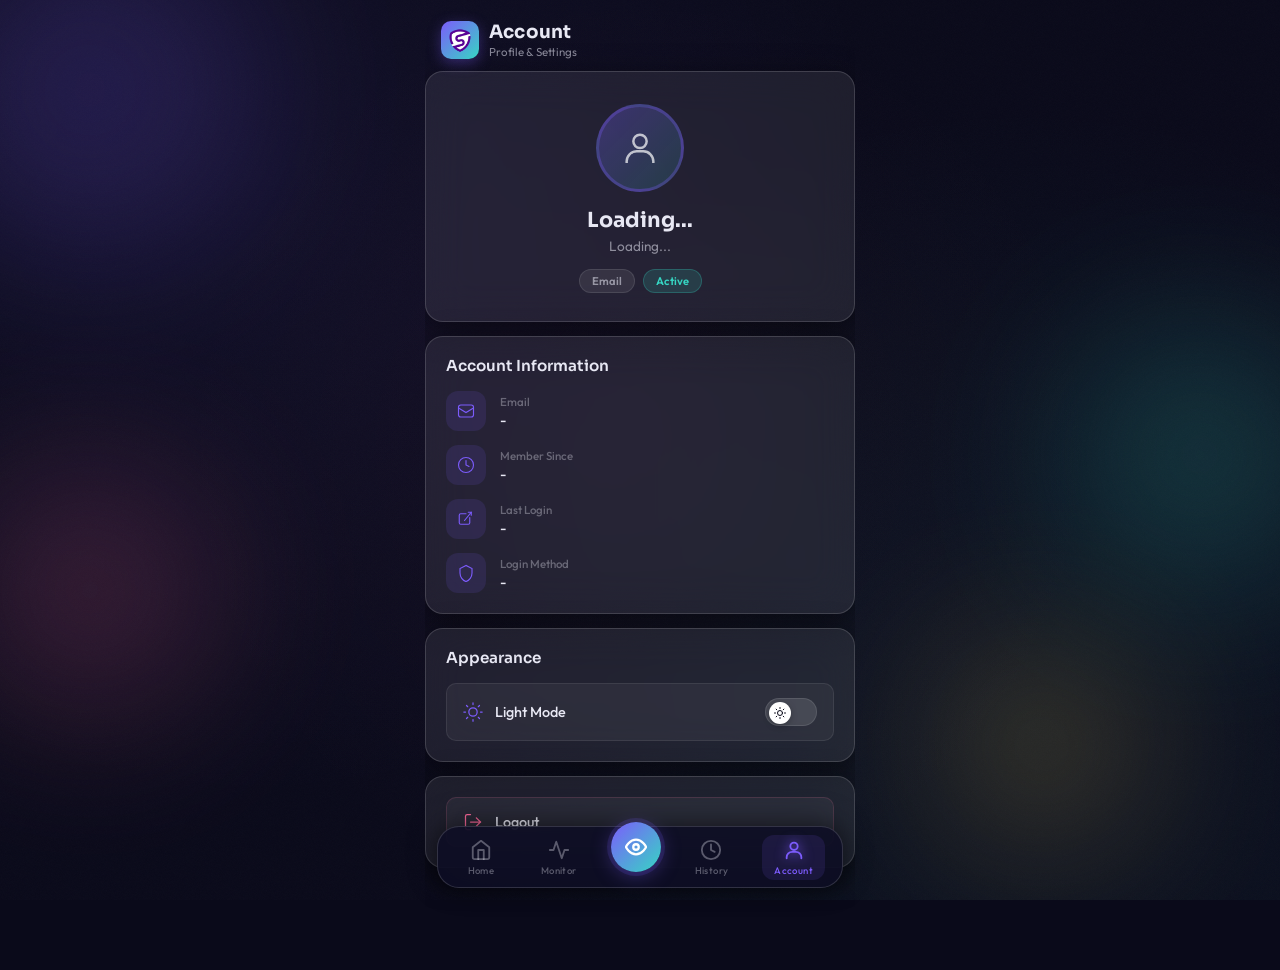
==== account.html @ 2a55ff97 "first commit" ====
<!DOCTYPE html>
<html lang="en">
<head>
  <meta charset="UTF-8" />
  <meta name="viewport" content="width=device-width, initial-scale=1.0, maximum-scale=1.0" />
  <meta name="theme-color" content="#0a0a1a" />
  <title>SteriFlow — Account</title>
  <link rel="icon" type="image/png" href="assets/logo.png" />
  <link rel="apple-touch-icon" href="assets/logo.png" />
  <link rel="stylesheet" href="assets/style.css" />
  <link rel="preconnect" href="https://fonts.googleapis.com" />
  <link rel="preconnect" href="https://fonts.gstatic.com" crossorigin />
  <link href="https://fonts.googleapis.com/css2?family=Outfit:wght@300;400;500;600;700;800&family=Sora:wght@300;400;500;600;700;800&display=swap" rel="stylesheet" />
<script src="js/theme.js"></script>
</head>
<body>

<!-- Animated Background -->
<div class="bg-canvas">
  <div class="bg-orb o1"></div>
  <div class="bg-orb o2"></div>
  <div class="bg-orb o3"></div>
  <div class="bg-orb o4"></div>
  <div class="bg-mesh"></div>
  <div class="bg-noise"></div>
</div>

<div class="page-wrapper">

  <!-- Header -->
  <header class="app-header fade-in">
    <div class="header-brand">
      <div class="header-logo">
        <img src="assets/logo.png" alt="SteriFlow" width="36" height="36" style="border-radius:6px" />
      </div>
      <div>
        <div class="header-title">Account</div>
        <div class="header-subtitle">Profile & Settings</div>
      </div>
    </div>
  </header>

  <!-- Profile Card -->
  <section class="account-profile glass fade-in" style="animation-delay:.1s">
    <div class="account-avatar-wrap">
      <img id="accountPhoto" src="" alt="Profile" class="account-avatar" />
      <div class="account-avatar-fallback" id="accountAvatarFallback">
        <svg viewBox="0 0 24 24" fill="none" stroke="currentColor" stroke-width="1.5"><circle cx="12" cy="8" r="4"/><path d="M4 21v-1a6 6 0 0 1 6-6h4a6 6 0 0 1 6 6v1"/></svg>
      </div>
    </div>
    <h2 class="account-name" id="accountName">Loading...</h2>
    <p class="account-email" id="accountEmail">Loading...</p>
    <div class="account-badges">
      <span class="account-badge" id="accountProvider">Email</span>
      <span class="account-badge account-badge-active" id="accountStatus">Active</span>
    </div>
  </section>

  <!-- Account Info -->
  <section class="account-section glass fade-in" style="animation-delay:.2s">
    <h3 class="account-section-title">Account Information</h3>
    <div class="account-info-list">
      <div class="account-info-item">
        <div class="account-info-icon">
          <svg viewBox="0 0 24 24" fill="none" stroke="currentColor" stroke-width="1.5" stroke-linecap="round"><rect x="2" y="4" width="20" height="16" rx="3"/><path d="M2 8l10 6 10-6"/></svg>
        </div>
        <div class="account-info-content">
          <span class="account-info-label">Email</span>
          <span class="account-info-value" id="infoEmail">-</span>
        </div>
      </div>
      <div class="account-info-item">
        <div class="account-info-icon">
          <svg viewBox="0 0 24 24" fill="none" stroke="currentColor" stroke-width="1.5" stroke-linecap="round"><circle cx="12" cy="12" r="10"/><polyline points="12 6 12 12 16 14"/></svg>
        </div>
        <div class="account-info-content">
          <span class="account-info-label">Member Since</span>
          <span class="account-info-value" id="infoCreated">-</span>
        </div>
      </div>
      <div class="account-info-item">
        <div class="account-info-icon">
          <svg viewBox="0 0 24 24" fill="none" stroke="currentColor" stroke-width="1.5" stroke-linecap="round"><path d="M15 3h4v4"/><path d="M10 14L19 3"/><path d="M17 10v7a2 2 0 0 1-2 2H5a2 2 0 0 1-2-2V7a2 2 0 0 1 2-2h7"/></svg>
        </div>
        <div class="account-info-content">
          <span class="account-info-label">Last Login</span>
          <span class="account-info-value" id="infoLastLogin">-</span>
        </div>
      </div>
      <div class="account-info-item">
        <div class="account-info-icon">
          <svg viewBox="0 0 24 24" fill="none" stroke="currentColor" stroke-width="1.5" stroke-linecap="round"><path d="M12 2L4 6v6c0 5.25 3.5 10.15 8 11.4C16.5 22.15 20 17.25 20 12V6L12 2z"/></svg>
        </div>
        <div class="account-info-content">
          <span class="account-info-label">Login Method</span>
          <span class="account-info-value" id="infoProvider">-</span>
        </div>
      </div>
    </div>
  </section>

  <!-- Appearance -->
  <section class="account-section glass fade-in" style="animation-delay:.3s">
    <h3 class="account-section-title">Appearance</h3>
    <div class="theme-toggle-row">
      <div class="theme-toggle-label">
        <svg viewBox="0 0 24 24"><circle cx="12" cy="12" r="5"/><path d="M12 1v2M12 21v2M4.22 4.22l1.42 1.42M18.36 18.36l1.42 1.42M1 12h2M21 12h2M4.22 19.78l1.42-1.42M18.36 5.64l1.42-1.42"/></svg>
        <span>Light Mode</span>
      </div>
      <label class="theme-switch">
        <input type="checkbox" id="themeToggle" />
        <div class="theme-switch-track">
          <div class="theme-switch-thumb">
            <svg class="icon-sun" viewBox="0 0 24 24"><circle cx="12" cy="12" r="5"/><path d="M12 1v2M12 21v2M4.22 4.22l1.42 1.42M18.36 18.36l1.42 1.42M1 12h2M21 12h2M4.22 19.78l1.42-1.42M18.36 5.64l1.42-1.42"/></svg>
            <svg class="icon-moon" viewBox="0 0 24 24"><path d="M21 12.79A9 9 0 1 1 11.21 3 7 7 0 0 0 21 12.79z"/></svg>
          </div>
        </div>
      </label>
    </div>
  </section>

  <!-- Actions -->
  <section class="account-section glass fade-in" style="animation-delay:.4s">
    <div class="account-actions">
      <button class="account-action-btn account-action-danger" data-logout>
        <svg viewBox="0 0 24 24" fill="none" stroke="currentColor" stroke-width="1.5" stroke-linecap="round"><path d="M9 21H5a2 2 0 0 1-2-2V5a2 2 0 0 1 2-2h4"/><polyline points="16 17 21 12 16 7"/><line x1="21" y1="12" x2="9" y2="12"/></svg>
        <span>Logout</span>
      </button>
    </div>
  </section>

  <!-- Bottom Navigation -->
  <nav class="bottom-nav">
    <div class="nav-inner">
      <a href="dashboard.html" class="nav-item">
        <svg width="22" height="22" viewBox="0 0 24 24" fill="none" stroke="currentColor" stroke-width="2" stroke-linecap="round" stroke-linejoin="round">
          <path d="M3 9l9-7 9 7v11a2 2 0 0 1-2 2H5a2 2 0 0 1-2-2z"/><polyline points="9,22 9,12 15,12 15,22"/>
        </svg>
        Home
      </a>
      <a href="monitoring.html" class="nav-item">
        <svg width="22" height="22" viewBox="0 0 24 24" fill="none" stroke="currentColor" stroke-width="2" stroke-linecap="round" stroke-linejoin="round">
          <polyline points="22 12 18 12 15 21 9 3 6 12 2 12"/>
        </svg>
        Monitor
      </a>
      <a href="ai-detection.html" class="nav-fab" title="AI Detection">
        <svg viewBox="0 0 24 24" fill="none" stroke="currentColor" stroke-width="2.5" stroke-linecap="round" stroke-linejoin="round">
          <path d="M1 12s4-8 11-8 11 8 11 8-4 8-11 8-11-8-11-8z"/><circle cx="12" cy="12" r="3"/>
        </svg>
      </a>
      <a href="history.html" class="nav-item">
        <svg width="22" height="22" viewBox="0 0 24 24" fill="none" stroke="currentColor" stroke-width="2" stroke-linecap="round" stroke-linejoin="round">
          <circle cx="12" cy="12" r="10"/><polyline points="12 6 12 12 16 14"/>
        </svg>
        History
      </a>
      <a href="account.html" class="nav-item active">
        <svg width="22" height="22" viewBox="0 0 24 24" fill="none" stroke="currentColor" stroke-width="2" stroke-linecap="round" stroke-linejoin="round">
          <circle cx="12" cy="8" r="4"/><path d="M4 21v-1a6 6 0 0 1 6-6h4a6 6 0 0 1 6 6v1"/>
        </svg>
        Account
      </a>
    </div>
  </nav>

</div>

<script type="module" src="js/auth.js"></script>
<script type="module">
import { auth, db } from './js/auth.js';
import { doc, getDoc } from "https://www.gstatic.com/firebasejs/11.7.3/firebase-firestore.js";
import { onAuthStateChanged } from "https://www.gstatic.com/firebasejs/11.7.3/firebase-auth.js";

onAuthStateChanged(auth, async (user) => {
  if (!user) return;

  const nameEl = document.getElementById('accountName');
  const emailEl = document.getElementById('accountEmail');
  const photoEl = document.getElementById('accountPhoto');
  const fallbackEl = document.getElementById('accountAvatarFallback');
  const providerBadge = document.getElementById('accountProvider');
  const infoEmail = document.getElementById('infoEmail');
  const infoCreated = document.getElementById('infoCreated');
  const infoLastLogin = document.getElementById('infoLastLogin');
  const infoProvider = document.getElementById('infoProvider');

  // Set basic info from auth
  nameEl.textContent = user.displayName || user.email.split('@')[0];
  emailEl.textContent = user.email;
  infoEmail.textContent = user.email;

  // Try to load Firestore data for extra info
  try {
    const userDoc = await getDoc(doc(db, 'users', user.uid));
    if (userDoc.exists()) {
      const data = userDoc.data();

      // Photo
      const photoURL = data.photoURL || user.photoURL;
      if (photoURL) {
        photoEl.src = photoURL;
        photoEl.style.display = 'block';
        fallbackEl.style.display = 'none';
      } else {
        photoEl.style.display = 'none';
        fallbackEl.style.display = 'flex';
      }

      // Name
      if (data.displayName) {
        nameEl.textContent = data.displayName;
      }

      // Provider
      const provider = data.provider || 'email';
      providerBadge.textContent = provider === 'google' ? 'Google' : 'Email';
      infoProvider.textContent = provider === 'google' ? 'Google Account' : 'Email & Password';

      // Dates
      if (data.createdAt) {
        const created = data.createdAt.toDate();
        infoCreated.textContent = created.toLocaleDateString('en-US', { day: 'numeric', month: 'long', year: 'numeric' });
      }
      if (data.lastLoginAt) {
        const lastLogin = data.lastLoginAt.toDate();
        infoLastLogin.textContent = lastLogin.toLocaleDateString('en-US', { day: 'numeric', month: 'long', year: 'numeric', hour: '2-digit', minute: '2-digit' });
      }
    } else {
      // No Firestore doc, use auth data
      if (user.photoURL) {
        photoEl.src = user.photoURL;
        photoEl.style.display = 'block';
        fallbackEl.style.display = 'none';
      } else {
        photoEl.style.display = 'none';
        fallbackEl.style.display = 'flex';
      }
    }
  } catch (e) {
    console.error('Error loading profile:', e);
    photoEl.style.display = 'none';
    fallbackEl.style.display = 'flex';
  }
});
</script>
<script src="js/app.js"></script>
</body>
</html>
---- assets/style.css ----
/* ============================================================
   SteriFlow — Global Stylesheet
   Glass Morphism Dark UI
   ============================================================ */

@import url('https://fonts.googleapis.com/css2?family=Outfit:wght@300;400;500;600;700;800&family=Sora:wght@300;400;500;600;700;800&display=swap');

/* ── CSS Variables ─────────────────────────────────────────── */
:root {
  --bg:           #0a0a1a;
  --bg2:          #0d0d24;
  --accent:       #7c5cfc;
  --accent2:      #36d6c3;
  --accent3:      #ff6b9d;
  --accent4:      #ffc247;
  --accent-glow:  rgba(124,92,252,0.35);
  --accent2-glow: rgba(54,214,195,0.35);
  --accent3-glow: rgba(255,107,157,0.35);
  --accent4-glow: rgba(255,194,71,0.35);
  --glass-bg:     rgba(255,255,255,0.08);
  --glass-bg2:    rgba(255,255,255,0.12);
  --glass-border: rgba(255,255,255,0.15);
  --glass-border2:rgba(255,255,255,0.22);
  --text:         #e8e8f4;
  --text-dim:     rgba(232,232,244,0.55);
  --text-muted:   rgba(232,232,244,0.35);
  --radius:       18px;
  --radius-sm:    10px;
  --radius-xs:    6px;
  --shadow:       0 8px 32px rgba(0,0,0,0.45);
  --shadow-sm:    0 4px 16px rgba(0,0,0,0.3);
  --transition:   0.25s cubic-bezier(0.4,0,0.2,1);
  --nav-height:   72px;
  --max-w:        430px;
}

/* ── Light Mode Variables ─────────────────────────────────── */
[data-theme="light"] {
  --bg:           #f0f2f5;
  --bg2:          #e4e7ec;
  --glass-bg:     rgba(255,255,255,0.65);
  --glass-bg2:    rgba(255,255,255,0.8);
  --glass-border: rgba(0,0,0,0.08);
  --glass-border2:rgba(0,0,0,0.12);
  --text:         #1a1a2e;
  --text-dim:     rgba(26,26,46,0.6);
  --text-muted:   rgba(26,26,46,0.35);
  --shadow:       0 8px 32px rgba(0,0,0,0.1);
  --shadow-sm:    0 4px 16px rgba(0,0,0,0.06);
}

[data-theme="light"] body {
  background: var(--bg);
}

[data-theme="light"] .bg-canvas {
  opacity: 0.3;
}

[data-theme="light"] .bg-orb {
  opacity: 0.12;
}

[data-theme="light"] .glass,
[data-theme="light"] .glass-strong {
  background: var(--glass-bg);
  border-color: var(--glass-border);
  box-shadow: var(--shadow-sm);
}

[data-theme="light"] .nav-inner {
  background: rgba(255,255,255,0.85);
  border-color: rgba(0,0,0,0.08);
  box-shadow: 0 -2px 20px rgba(0,0,0,0.08);
}

[data-theme="light"] .nav-item svg {
  stroke: rgba(26,26,46,0.4);
}

[data-theme="light"] .nav-item.active svg {
  stroke: var(--accent);
}

[data-theme="light"] .nav-label {
  color: rgba(26,26,46,0.4);
}

[data-theme="light"] .nav-item.active .nav-label {
  color: var(--accent);
}

[data-theme="light"] .nav-fab {
  box-shadow: 0 4px 16px rgba(124,92,252,0.3);
  border-color: #f0f2f5;
}

[data-theme="light"] .icon-btn {
  background: rgba(0,0,0,0.04);
  border-color: rgba(0,0,0,0.08);
}

[data-theme="light"] .icon-btn svg {
  stroke: var(--text);
}

[data-theme="light"] .icon-btn:hover {
  background: rgba(0,0,0,0.08);
}

[data-theme="light"] .notif-dot {
  border-color: #f0f2f5;
}

[data-theme="light"] .toggle-slider {
  background: rgba(0,0,0,0.12);
}

[data-theme="light"] .progress-track {
  background: rgba(0,0,0,0.06);
}

[data-theme="light"] .stat-card {
  background: var(--glass-bg);
  border-color: var(--glass-border);
}

[data-theme="light"] .badge-standby {
  background: rgba(255,194,71,0.12);
  border-color: rgba(255,194,71,0.2);
}

[data-theme="light"] .badge-clean {
  background: rgba(54,214,195,0.12);
  border-color: rgba(54,214,195,0.2);
}

[data-theme="light"] .badge-moderate {
  background: rgba(255,194,71,0.12);
  border-color: rgba(255,194,71,0.2);
}

[data-theme="light"] .badge-dirty {
  background: rgba(255,107,157,0.12);
  border-color: rgba(255,107,157,0.2);
}

[data-theme="light"] .camera-view {
  background: rgba(0,0,0,0.04);
}

[data-theme="light"] .notif-item {
  border-color: rgba(0,0,0,0.06);
}

[data-theme="light"] .divider {
  background: rgba(0,0,0,0.06);
}

[data-theme="light"] .account-action-btn {
  background: rgba(0,0,0,0.03);
  border-color: rgba(0,0,0,0.08);
}

[data-theme="light"] .account-avatar-fallback {
  background: linear-gradient(135deg, rgba(124,92,252,0.15), rgba(54,214,195,0.08));
}

/* ── Reset & Base ──────────────────────────────────────────── */
*, *::before, *::after { box-sizing: border-box; margin: 0; padding: 0; }

html {
  font-size: 16px;
  -webkit-text-size-adjust: 100%;
  scroll-behavior: smooth;
}

body {
  font-family: 'Outfit', sans-serif;
  background: var(--bg);
  color: var(--text);
  min-height: 100vh;
  overflow-x: hidden;
  display: flex;
  justify-content: center;
}

/* scrollbar hidden */
::-webkit-scrollbar { width: 0; height: 0; }
* { scrollbar-width: none; -ms-overflow-style: none; }

/* ── Page Wrapper ──────────────────────────────────────────── */
.page-wrapper {
  width: 100%;
  max-width: var(--max-w);
  min-height: 100vh;
  position: relative;
  overflow-x: hidden;
  padding-bottom: calc(var(--nav-height) + 16px);
}

/* ── Animated Background ───────────────────────────────────── */
.bg-canvas {
  position: fixed;
  inset: 0;
  width: 100%;
  height: 100%;
  z-index: 0;
  pointer-events: none;
  overflow: hidden;
}

.bg-orb {
  position: absolute;
  border-radius: 50%;
  filter: blur(80px);
  opacity: 0.18;
  animation: orbFloat var(--dur, 12s) ease-in-out infinite alternate;
}

.bg-orb.o1 {
  width: 340px; height: 340px;
  background: var(--accent);
  top: -80px; left: -80px;
  --dur: 13s;
  animation-delay: 0s;
}
.bg-orb.o2 {
  width: 280px; height: 280px;
  background: var(--accent2);
  top: 35%; right: -60px;
  --dur: 17s;
  animation-delay: -3s;
}
.bg-orb.o3 {
  width: 260px; height: 260px;
  background: var(--accent3);
  bottom: 20%; left: -40px;
  --dur: 15s;
  animation-delay: -6s;
}
.bg-orb.o4 {
  width: 220px; height: 220px;
  background: var(--accent4);
  bottom: 5%; right: 10%;
  --dur: 19s;
  animation-delay: -9s;
}

.bg-mesh {
  position: absolute;
  inset: 0;
  background-image:
    radial-gradient(circle at 20% 20%, rgba(124,92,252,0.06) 0%, transparent 50%),
    radial-gradient(circle at 80% 80%, rgba(54,214,195,0.05) 0%, transparent 50%),
    radial-gradient(circle at 50% 50%, rgba(255,107,157,0.03) 0%, transparent 60%);
}

.bg-noise {
  position: absolute;
  inset: 0;
  opacity: 0.025;
  background-image: url("data:image/svg+xml,%3Csvg viewBox='0 0 256 256' xmlns='http://www.w3.org/2000/svg'%3E%3Cfilter id='noise'%3E%3CfeTurbulence type='fractalNoise' baseFrequency='0.9' numOctaves='4' stitchTiles='stitch'/%3E%3C/filter%3E%3Crect width='100%25' height='100%25' filter='url(%23noise)'/%3E%3C/svg%3E");
  background-size: 160px 160px;
}

/* ── Content Layer ─────────────────────────────────────────── */
.content {
  position: relative;
  z-index: 1;
  padding: 0 16px;
}

/* ── Glass Utilities ───────────────────────────────────────── */
.glass {
  background: var(--glass-bg);
  backdrop-filter: blur(20px);
  -webkit-backdrop-filter: blur(20px);
  border: 1px solid var(--glass-border);
  border-radius: var(--radius);
  box-shadow: var(--shadow);
}

.glass-strong {
  background: var(--glass-bg2);
  backdrop-filter: blur(28px);
  -webkit-backdrop-filter: blur(28px);
  border: 1px solid var(--glass-border2);
  border-radius: var(--radius);
  box-shadow: var(--shadow);
}

/* ── Typography ────────────────────────────────────────────── */
h1, h2, h3, h4 {
  font-family: 'Sora', sans-serif;
  line-height: 1.2;
}

.section-title {
  font-family: 'Sora', sans-serif;
  font-size: 0.7rem;
  font-weight: 700;
  letter-spacing: 0.14em;
  text-transform: uppercase;
  color: var(--text-dim);
  margin-bottom: 12px;
  display: flex;
  align-items: center;
  gap: 8px;
}

.section-title::after {
  content: '';
  flex: 1;
  height: 1px;
  background: var(--glass-border);
}

/* ── Header ────────────────────────────────────────────────── */
.app-header {
  position: relative;
  z-index: 10;
  display: flex;
  align-items: center;
  justify-content: space-between;
  padding: 20px 16px 12px;
}

.header-brand {
  display: flex;
  align-items: center;
  gap: 10px;
}

.header-logo {
  width: 38px; height: 38px;
  background: linear-gradient(135deg, var(--accent), var(--accent2));
  border-radius: 10px;
  display: flex;
  align-items: center;
  justify-content: center;
  box-shadow: 0 4px 14px var(--accent-glow);
}

.header-title {
  font-family: 'Sora', sans-serif;
  font-size: 1.15rem;
  font-weight: 700;
  letter-spacing: 0.01em;
}

.header-subtitle {
  font-size: 0.72rem;
  color: var(--text-dim);
  font-weight: 400;
  margin-top: 1px;
}

.header-actions {
  display: flex;
  align-items: center;
  gap: 8px;
}

.icon-btn {
  width: 38px; height: 38px;
  border-radius: 10px;
  background: var(--glass-bg);
  border: 1px solid var(--glass-border);
  display: flex;
  align-items: center;
  justify-content: center;
  cursor: pointer;
  transition: var(--transition);
  color: var(--text-dim);
  position: relative;
}

.icon-btn:hover {
  background: var(--glass-bg2);
  color: var(--text);
  border-color: var(--glass-border2);
}

.notif-dot {
  position: absolute;
  top: 6px; right: 6px;
  width: 8px; height: 8px;
  border-radius: 50%;
  background: var(--accent3);
  border: 2px solid var(--bg);
}

.header-page-title {
  font-family: 'Sora', sans-serif;
  font-size: 1.1rem;
  font-weight: 700;
}

/* ── Bottom Navigation ─────────────────────────────────────── */
.bottom-nav {
  position: fixed;
  bottom: 0;
  left: 50%;
  transform: translateX(-50%);
  width: 100%;
  max-width: var(--max-w);
  z-index: 100;
  padding: 0 12px 12px;
}

.nav-inner {
  background: rgba(13,13,36,0.88);
  backdrop-filter: blur(24px);
  -webkit-backdrop-filter: blur(24px);
  border: 1px solid var(--glass-border);
  border-radius: 22px;
  display: flex;
  align-items: center;
  justify-content: space-around;
  padding: 8px 6px;
  box-shadow: 0 -4px 30px rgba(0,0,0,0.4), 0 4px 20px rgba(0,0,0,0.3);
  height: 62px;
}

.nav-item {
  display: flex;
  flex-direction: column;
  align-items: center;
  gap: 3px;
  text-decoration: none;
  color: var(--text-muted);
  font-size: 0.6rem;
  font-weight: 500;
  letter-spacing: 0.04em;
  padding: 4px 12px;
  border-radius: 12px;
  transition: var(--transition);
  cursor: pointer;
  min-width: 52px;
}

.nav-item:hover { color: var(--text-dim); }

.nav-item.active {
  color: var(--accent);
  background: rgba(124,92,252,0.12);
}

.nav-item svg {
  width: 22px; height: 22px;
  transition: var(--transition);
}

.nav-item.active svg {
  filter: drop-shadow(0 0 6px var(--accent));
}

/* Center FAB */
.nav-fab {
  width: 50px; height: 50px;
  border-radius: 50%;
  background: linear-gradient(135deg, var(--accent), var(--accent2));
  border: none;
  display: flex;
  align-items: center;
  justify-content: center;
  cursor: pointer;
  box-shadow: 0 4px 20px var(--accent-glow), 0 0 0 4px rgba(124,92,252,0.15);
  transition: var(--transition);
  flex-shrink: 0;
  margin-top: -20px;
  position: relative;
}

.nav-fab:hover {
  transform: scale(1.08);
  box-shadow: 0 6px 28px var(--accent-glow), 0 0 0 6px rgba(124,92,252,0.2);
}

.nav-fab:active { transform: scale(0.96); }

.nav-fab svg { width: 22px; height: 22px; color: #fff; }

/* ── Buttons ───────────────────────────────────────────────── */
.btn {
  display: inline-flex;
  align-items: center;
  justify-content: center;
  gap: 8px;
  padding: 12px 24px;
  border-radius: var(--radius-sm);
  border: none;
  font-family: 'Outfit', sans-serif;
  font-size: 0.9rem;
  font-weight: 600;
  cursor: pointer;
  transition: var(--transition);
  text-decoration: none;
  letter-spacing: 0.02em;
}

.btn-primary {
  background: linear-gradient(135deg, var(--accent), #5e3de0);
  color: #fff;
  box-shadow: 0 4px 18px var(--accent-glow);
}
.btn-primary:hover {
  transform: translateY(-1px);
  box-shadow: 0 6px 24px var(--accent-glow);
}

.btn-secondary {
  background: linear-gradient(135deg, var(--accent2), #1fb3a3);
  color: #fff;
  box-shadow: 0 4px 18px var(--accent2-glow);
}
.btn-secondary:hover {
  transform: translateY(-1px);
  box-shadow: 0 6px 24px var(--accent2-glow);
}

.btn-outline {
  background: transparent;
  color: var(--accent);
  border: 1.5px solid var(--accent);
}
.btn-outline:hover { background: rgba(124,92,252,0.1); }

.btn-danger {
  background: linear-gradient(135deg, #ff4757, #c0392b);
  color: #fff;
  box-shadow: 0 4px 18px rgba(255,71,87,0.35);
}

.btn-accent {
  background: linear-gradient(135deg, var(--accent3), #e0437a);
  color: #fff;
  box-shadow: 0 4px 18px var(--accent3-glow);
}

.btn-full { width: 100%; }

.btn-sm {
  padding: 7px 16px;
  font-size: 0.78rem;
  border-radius: var(--radius-xs);
}

.btn:active { transform: scale(0.97); }

/* ── Toggle Switch ─────────────────────────────────────────── */
.toggle-wrap {
  display: flex;
  align-items: center;
  justify-content: space-between;
}

.toggle {
  position: relative;
  width: 46px; height: 26px;
  flex-shrink: 0;
}

.toggle input { opacity: 0; width: 0; height: 0; }

.toggle-slider {
  position: absolute;
  cursor: pointer;
  inset: 0;
  background: rgba(255,255,255,0.1);
  border: 1px solid rgba(255,255,255,0.15);
  border-radius: 13px;
  transition: var(--transition);
}

.toggle-slider::before {
  content: '';
  position: absolute;
  width: 18px; height: 18px;
  left: 3px; top: 3px;
  background: rgba(255,255,255,0.6);
  border-radius: 50%;
  transition: var(--transition);
}

.toggle input:checked + .toggle-slider {
  background: var(--accent);
  border-color: var(--accent);
  box-shadow: 0 0 12px var(--accent-glow);
}

.toggle input:checked + .toggle-slider::before {
  transform: translateX(20px);
  background: #fff;
}

.toggle.teal input:checked + .toggle-slider {
  background: var(--accent2);
  border-color: var(--accent2);
  box-shadow: 0 0 12px var(--accent2-glow);
}

/* ── Status Badges ─────────────────────────────────────────── */
.badge {
  display: inline-flex;
  align-items: center;
  gap: 5px;
  padding: 5px 14px;
  border-radius: 100px;
  font-family: 'Sora', sans-serif;
  font-size: 0.72rem;
  font-weight: 700;
  letter-spacing: 0.08em;
  text-transform: uppercase;
}

.badge::before {
  content: '';
  width: 6px; height: 6px;
  border-radius: 50%;
  background: currentColor;
  flex-shrink: 0;
}

.badge-standby {
  background: rgba(255,194,71,0.15);
  color: var(--accent4);
  border: 1px solid rgba(255,194,71,0.3);
}

.badge-active {
  background: rgba(54,214,195,0.15);
  color: var(--accent2);
  border: 1px solid rgba(54,214,195,0.3);
}

.badge-sterilizing {
  background: rgba(124,92,252,0.18);
  color: var(--accent);
  border: 1px solid rgba(124,92,252,0.35);
  animation: pulseBadge 1.5s ease-in-out infinite;
}

.badge-done {
  background: rgba(39,199,106,0.15);
  color: #27c76a;
  border: 1px solid rgba(39,199,106,0.3);
}

.badge-dirty {
  background: rgba(255,71,87,0.15);
  color: #ff4757;
  border: 1px solid rgba(255,71,87,0.3);
}

.badge-moderate {
  background: rgba(255,194,71,0.15);
  color: var(--accent4);
  border: 1px solid rgba(255,194,71,0.3);
}

.badge-clean {
  background: rgba(54,214,195,0.15);
  color: var(--accent2);
  border: 1px solid rgba(54,214,195,0.3);
}

.badge-lg {
  padding: 8px 20px;
  font-size: 0.85rem;
}

/* ── Stat / Sensor Cards ───────────────────────────────────── */
.stat-card {
  padding: 16px;
  display: flex;
  flex-direction: column;
  gap: 6px;
  transition: var(--transition);
}

.stat-card:hover { transform: translateY(-2px); }

.stat-label {
  font-size: 0.68rem;
  color: var(--text-dim);
  font-weight: 500;
  letter-spacing: 0.04em;
  text-transform: uppercase;
}

.stat-value {
  font-family: 'Sora', sans-serif;
  font-size: 1.8rem;
  font-weight: 700;
  line-height: 1;
}

.stat-unit {
  font-size: 0.75rem;
  color: var(--text-dim);
  font-weight: 400;
}

.stat-trend {
  font-size: 0.72rem;
  color: var(--text-dim);
  display: flex;
  align-items: center;
  gap: 3px;
}

.trend-up { color: #27c76a; }
.trend-down { color: #ff4757; }

/* Sensor scroll row */
.sensor-row {
  display: flex;
  gap: 12px;
  overflow-x: auto;
  padding-bottom: 4px;
  scroll-snap-type: x mandatory;
}

.sensor-row .stat-card {
  min-width: 130px;
  flex-shrink: 0;
  scroll-snap-align: start;
}

/* ── Progress Bars ─────────────────────────────────────────── */
.progress-wrap {
  display: flex;
  flex-direction: column;
  gap: 6px;
}

.progress-header {
  display: flex;
  justify-content: space-between;
  font-size: 0.76rem;
  color: var(--text-dim);
}

.progress-track {
  width: 100%;
  height: 8px;
  background: rgba(255,255,255,0.08);
  border-radius: 100px;
  overflow: hidden;
}

.progress-fill {
  height: 100%;
  border-radius: 100px;
  transition: width 1s cubic-bezier(0.4,0,0.2,1);
  animation: progressGrow 1.2s cubic-bezier(0.4,0,0.2,1) forwards;
  width: 0%;
}

.progress-fill.purple { background: linear-gradient(90deg, var(--accent), #a882ff); }
.progress-fill.teal   { background: linear-gradient(90deg, var(--accent2), #7eeee6); }
.progress-fill.pink   { background: linear-gradient(90deg, var(--accent3), #ffaac7); }
.progress-fill.yellow { background: linear-gradient(90deg, var(--accent4), #ffe08a); }
.progress-fill.green  { background: linear-gradient(90deg, #27c76a, #5df097); }
.progress-fill.red    { background: linear-gradient(90deg, #ff4757, #ff8a94); }

/* ── Chart Canvas ──────────────────────────────────────────── */
.chart-container {
  position: relative;
  width: 100%;
  border-radius: var(--radius-sm);
  overflow: hidden;
}

.chart-container canvas {
  width: 100% !important;
  display: block;
}

.chart-label {
  font-size: 0.7rem;
  color: var(--text-dim);
  font-weight: 500;
  margin-bottom: 8px;
}

/* ── Notification Cards ────────────────────────────────────── */
.notif-item {
  display: flex;
  align-items: flex-start;
  gap: 12px;
  padding: 12px 0;
  border-bottom: 1px solid var(--glass-border);
}

.notif-item:last-child { border-bottom: none; padding-bottom: 0; }
.notif-item:first-child { padding-top: 0; }

.notif-icon {
  width: 34px; height: 34px;
  border-radius: 8px;
  display: flex;
  align-items: center;
  justify-content: center;
  flex-shrink: 0;
}

.notif-icon.purple { background: rgba(124,92,252,0.18); color: var(--accent); }
.notif-icon.teal   { background: rgba(54,214,195,0.18); color: var(--accent2); }
.notif-icon.pink   { background: rgba(255,107,157,0.18); color: var(--accent3); }
.notif-icon.yellow { background: rgba(255,194,71,0.18); color: var(--accent4); }

.notif-text { flex: 1; min-width: 0; }
.notif-title { font-size: 0.82rem; font-weight: 600; color: var(--text); }
.notif-desc  { font-size: 0.7rem; color: var(--text-dim); margin-top: 2px; }
.notif-time  { font-size: 0.65rem; color: var(--text-muted); margin-top: 4px; }

/* ── History Table ─────────────────────────────────────────── */
.history-table {
  width: 100%;
  border-collapse: collapse;
  font-size: 0.8rem;
}

.history-table thead th {
  font-family: 'Sora', sans-serif;
  font-size: 0.65rem;
  font-weight: 700;
  letter-spacing: 0.08em;
  text-transform: uppercase;
  color: var(--text-dim);
  padding: 8px 10px;
  text-align: left;
  border-bottom: 1px solid var(--glass-border);
}

.history-table tbody tr {
  transition: var(--transition);
  border-bottom: 1px solid rgba(255,255,255,0.05);
}

.history-table tbody tr:last-child { border-bottom: none; }

.history-table tbody tr:hover {
  background: rgba(255,255,255,0.04);
}

.history-table td {
  padding: 10px 10px;
  color: var(--text);
  vertical-align: middle;
}

.history-table td:first-child {
  font-weight: 600;
  color: var(--text-dim);
  font-size: 0.75rem;
}

/* ── Filter Chips ──────────────────────────────────────────── */
.filter-row {
  display: flex;
  gap: 8px;
  overflow-x: auto;
  padding-bottom: 4px;
}

.chip {
  display: inline-flex;
  align-items: center;
  padding: 6px 16px;
  border-radius: 100px;
  font-size: 0.78rem;
  font-weight: 500;
  cursor: pointer;
  transition: var(--transition);
  white-space: nowrap;
  border: 1px solid var(--glass-border);
  background: var(--glass-bg);
  color: var(--text-dim);
  flex-shrink: 0;
}

.chip.active {
  background: rgba(124,92,252,0.2);
  border-color: var(--accent);
  color: var(--accent);
}

.chip:hover:not(.active) { border-color: var(--glass-border2); color: var(--text); }

/* ── Summary Stats Row ─────────────────────────────────────── */
.stats-row {
  display: grid;
  grid-template-columns: repeat(3, 1fr);
  gap: 10px;
}

.summary-card {
  padding: 14px 10px;
  text-align: center;
}

.summary-value {
  font-family: 'Sora', sans-serif;
  font-size: 1.4rem;
  font-weight: 700;
  line-height: 1;
  margin-bottom: 4px;
}

.summary-label {
  font-size: 0.62rem;
  color: var(--text-dim);
  font-weight: 500;
  letter-spacing: 0.04em;
  text-transform: uppercase;
}

/* ── Pagination ────────────────────────────────────────────── */
.pagination {
  display: flex;
  align-items: center;
  justify-content: center;
  gap: 6px;
  padding-top: 14px;
}

.page-dot {
  width: 7px; height: 7px;
  border-radius: 50%;
  background: var(--glass-border);
  cursor: pointer;
  transition: var(--transition);
}

.page-dot.active {
  width: 20px;
  border-radius: 4px;
  background: var(--accent);
}

/* ── Cleanliness Ring ──────────────────────────────────────── */
.ring-wrap {
  display: flex;
  flex-direction: column;
  align-items: center;
  gap: 10px;
}

.ring-canvas-wrap {
  position: relative;
  width: 110px; height: 110px;
}

.ring-canvas-wrap canvas {
  position: absolute;
  top: 0; left: 0;
}

.ring-inner-text {
  position: absolute;
  inset: 0;
  display: flex;
  flex-direction: column;
  align-items: center;
  justify-content: center;
  text-align: center;
}

.ring-percent {
  font-family: 'Sora', sans-serif;
  font-size: 1.5rem;
  font-weight: 700;
  line-height: 1;
}

.ring-label {
  font-size: 0.62rem;
  color: var(--text-dim);
  margin-top: 2px;
  text-transform: uppercase;
  letter-spacing: 0.05em;
}

/* ── Countdown ─────────────────────────────────────────────── */
.countdown-display {
  font-family: 'Sora', sans-serif;
  font-size: 2.2rem;
  font-weight: 800;
  letter-spacing: 0.06em;
  background: linear-gradient(135deg, var(--accent), var(--accent2));
  -webkit-background-clip: text;
  -webkit-text-fill-color: transparent;
  background-clip: text;
}

/* ── Camera View ───────────────────────────────────────────── */
.camera-view {
  position: relative;
  width: 100%;
  height: 220px;
  background: #050510;
  border-radius: var(--radius-sm);
  overflow: hidden;
  display: flex;
  align-items: center;
  justify-content: center;
}

.camera-overlay {
  position: absolute;
  inset: 0;
  background: linear-gradient(
    to bottom,
    rgba(10,10,26,0.5) 0%,
    transparent 40%,
    transparent 60%,
    rgba(10,10,26,0.7) 100%
  );
}

.camera-grid {
  position: absolute;
  inset: 0;
  background-image:
    linear-gradient(rgba(124,92,252,0.08) 1px, transparent 1px),
    linear-gradient(90deg, rgba(124,92,252,0.08) 1px, transparent 1px);
  background-size: 40px 40px;
}

.camera-icon-center {
  position: relative;
  z-index: 2;
  display: flex;
  flex-direction: column;
  align-items: center;
  gap: 10px;
  color: rgba(255,255,255,0.2);
}

.camera-corners {
  position: absolute;
  inset: 12px;
  z-index: 3;
}

.camera-corners::before,
.camera-corners::after {
  content: '';
  position: absolute;
  width: 24px; height: 24px;
  border-color: var(--accent2);
  border-style: solid;
}

.camera-corners::before {
  top: 0; left: 0;
  border-width: 2px 0 0 2px;
  border-radius: 3px 0 0 0;
}

.camera-corners::after {
  bottom: 0; right: 0;
  border-width: 0 2px 2px 0;
  border-radius: 0 0 3px 0;
}

.camera-corner-tr,
.camera-corner-bl {
  position: absolute;
  width: 24px; height: 24px;
  border-color: var(--accent2);
  border-style: solid;
}

.camera-corner-tr {
  top: 0; right: 0;
  border-width: 2px 2px 0 0;
  border-radius: 0 3px 0 0;
}

.camera-corner-bl {
  bottom: 0; left: 0;
  border-width: 0 0 2px 2px;
  border-radius: 0 0 0 3px;
}

.live-dot {
  display: flex;
  align-items: center;
  gap: 5px;
  font-size: 0.68rem;
  font-weight: 700;
  letter-spacing: 0.1em;
  color: #ff4757;
}

.live-dot::before {
  content: '';
  width: 7px; height: 7px;
  border-radius: 50%;
  background: #ff4757;
  animation: pulseLive 1s ease-in-out infinite;
}

/* scan line animation */
.scan-line {
  position: absolute;
  left: 0; right: 0;
  height: 2px;
  background: linear-gradient(90deg, transparent, var(--accent2), transparent);
  animation: scanLine 2.5s ease-in-out infinite;
  display: none;
  z-index: 4;
}

.scanning .scan-line { display: block; }

.analyzing-text {
  position: absolute;
  bottom: 14px;
  left: 50%;
  transform: translateX(-50%);
  font-size: 0.75rem;
  font-weight: 600;
  color: var(--accent2);
  letter-spacing: 0.08em;
  display: none;
  z-index: 5;
  animation: blinkText 1s ease-in-out infinite;
}

.scanning .analyzing-text { display: block; }

/* ── Detection Result Cards ────────────────────────────────── */
.result-card {
  padding: 18px;
  display: none;
  flex-direction: column;
  gap: 14px;
  animation: fadeSlide 0.5s ease forwards;
}

.result-card.visible { display: flex; }

.residue-item {
  display: flex;
  align-items: center;
  justify-content: space-between;
  padding: 8px 0;
  border-bottom: 1px solid var(--glass-border);
  font-size: 0.82rem;
}

.residue-item:last-child { border-bottom: none; }

.residue-dot {
  width: 8px; height: 8px;
  border-radius: 50%;
  flex-shrink: 0;
}

/* ── Legend ────────────────────────────────────────────────── */
.legend-item {
  display: flex;
  align-items: flex-start;
  gap: 12px;
  padding: 10px 0;
  border-bottom: 1px solid var(--glass-border);
}

.legend-item:last-child { border-bottom: none; }
.legend-item:first-child { padding-top: 0; }

.legend-dot {
  width: 10px; height: 10px;
  border-radius: 50%;
  margin-top: 4px;
  flex-shrink: 0;
}

.legend-title { font-size: 0.82rem; font-weight: 600; }
.legend-desc  { font-size: 0.7rem; color: var(--text-dim); margin-top: 2px; }

/* ── Status Pill ───────────────────────────────────────────── */
.status-pill {
  display: inline-flex;
  align-items: center;
  gap: 5px;
  padding: 4px 12px;
  border-radius: 100px;
  font-size: 0.68rem;
  font-weight: 600;
  letter-spacing: 0.05em;
}

.status-pill.active {
  background: rgba(54,214,195,0.15);
  color: var(--accent2);
  border: 1px solid rgba(54,214,195,0.3);
}

.status-pill.inactive {
  background: rgba(255,255,255,0.06);
  color: var(--text-muted);
  border: 1px solid var(--glass-border);
}

.status-pill::before {
  content: '';
  width: 5px; height: 5px;
  border-radius: 50%;
  background: currentColor;
}

/* ── Card Padding Helpers ──────────────────────────────────── */
.card-p { padding: 18px; }
.card-p-sm { padding: 14px; }

/* ── Divider ───────────────────────────────────────────────── */
.divider {
  height: 1px;
  background: var(--glass-border);
  margin: 8px 0;
}

/* ── Gap / Spacing Helpers ─────────────────────────────────── */
.mt-4  { margin-top: 4px; }
.mt-8  { margin-top: 8px; }
.mt-12 { margin-top: 12px; }
.mt-16 { margin-top: 16px; }
.mt-20 { margin-top: 20px; }
.mb-8  { margin-bottom: 8px; }
.mb-12 { margin-bottom: 12px; }
.mb-16 { margin-bottom: 16px; }
.flex  { display: flex; }
.flex-col { flex-direction: column; }
.items-center { align-items: center; }
.justify-between { justify-content: space-between; }
.justify-center  { justify-content: center; }
.gap-8  { gap: 8px; }
.gap-10 { gap: 10px; }
.gap-12 { gap: 12px; }
.gap-16 { gap: 16px; }
.w-full { width: 100%; }
.text-center { text-align: center; }

/* ── System Status Card ────────────────────────────────────── */
.status-main-card {
  padding: 20px;
  display: flex;
  flex-direction: column;
  gap: 14px;
}

.uvc-glow { box-shadow: 0 0 20px var(--accent-glow); }
.eth-glow  { box-shadow: 0 0 20px var(--accent2-glow); }

/* ── Two-col grid ──────────────────────────────────────────── */
.col-2 {
  display: grid;
  grid-template-columns: 1fr 1fr;
  gap: 12px;
}

/* ── Confidence Score ──────────────────────────────────────── */
.confidence-ring {
  display: flex;
  align-items: center;
  gap: 14px;
}

.confidence-num {
  font-family: 'Sora', sans-serif;
  font-size: 2rem;
  font-weight: 800;
  background: linear-gradient(135deg, var(--accent2), var(--accent));
  -webkit-background-clip: text;
  -webkit-text-fill-color: transparent;
  background-clip: text;
}

/* ── Keyframes ─────────────────────────────────────────────── */
@keyframes orbFloat {
  0%   { transform: translate(0,0) scale(1); }
  33%  { transform: translate(30px,-40px) scale(1.08); }
  66%  { transform: translate(-20px,20px) scale(0.94); }
  100% { transform: translate(10px,-10px) scale(1.04); }
}

@keyframes fadeSlide {
  from { opacity: 0; transform: translateY(14px); }
  to   { opacity: 1; transform: translateY(0); }
}

@keyframes pulseBadge {
  0%,100% { box-shadow: 0 0 0 0 rgba(124,92,252,0.4); }
  50%     { box-shadow: 0 0 0 6px rgba(124,92,252,0); }
}

@keyframes progressGrow {
  from { width: 0%; }
}

@keyframes barGrow {
  from { transform: scaleY(0); }
  to   { transform: scaleY(1); }
}

@keyframes pulseLive {
  0%,100% { opacity: 1; transform: scale(1); }
  50%     { opacity: 0.4; transform: scale(0.75); }
}

@keyframes scanLine {
  0%   { top: 10%; opacity: 0; }
  10%  { opacity: 1; }
  90%  { opacity: 1; }
  100% { top: 90%; opacity: 0; }
}

@keyframes blinkText {
  0%,100% { opacity: 1; }
  50%     { opacity: 0.4; }
}

@keyframes spin {
  to { transform: rotate(360deg); }
}

.spin { animation: spin 1s linear infinite; }

/* ── Fade-in on load ───────────────────────────────────────── */
.fade-in {
  animation: fadeSlide 0.45s ease forwards;
}

.fade-in-delay-1 { animation-delay: 0.08s; opacity: 0; }
.fade-in-delay-2 { animation-delay: 0.16s; opacity: 0; }
.fade-in-delay-3 { animation-delay: 0.24s; opacity: 0; }
.fade-in-delay-4 { animation-delay: 0.32s; opacity: 0; }

/* ── Account Page ────────────────────────────────────────────── */
.account-profile {
  display: flex;
  flex-direction: column;
  align-items: center;
  padding: 32px 20px 28px;
  margin-bottom: 14px;
  text-align: center;
}

.account-avatar-wrap {
  position: relative;
  width: 88px;
  height: 88px;
  margin-bottom: 16px;
}

.account-avatar {
  width: 88px;
  height: 88px;
  border-radius: 50%;
  object-fit: cover;
  border: 3px solid rgba(124,92,252,0.4);
  display: none;
}

.account-avatar-fallback {
  width: 88px;
  height: 88px;
  border-radius: 50%;
  background: linear-gradient(135deg, rgba(124,92,252,0.3), rgba(54,214,195,0.15));
  border: 3px solid rgba(124,92,252,0.3);
  display: flex;
  align-items: center;
  justify-content: center;
}

.account-avatar-fallback svg {
  width: 40px;
  height: 40px;
  stroke: rgba(255,255,255,0.7);
}

.account-name {
  font-family: 'Sora', sans-serif;
  font-size: 1.3rem;
  font-weight: 700;
  margin-bottom: 4px;
}

.account-email {
  font-size: 0.85rem;
  color: var(--text-dim);
  margin-bottom: 14px;
}

.account-badges {
  display: flex;
  gap: 8px;
}

.account-badge {
  font-size: 0.7rem;
  font-weight: 600;
  padding: 4px 12px;
  border-radius: 20px;
  background: rgba(255,255,255,0.08);
  border: 1px solid rgba(255,255,255,0.1);
  color: var(--text-dim);
}

.account-badge-active {
  background: rgba(54,214,195,0.15);
  border-color: rgba(54,214,195,0.25);
  color: var(--accent2);
}

.account-section {
  padding: 20px;
  margin-bottom: 14px;
}

.account-section-title {
  font-family: 'Sora', sans-serif;
  font-size: 0.95rem;
  font-weight: 600;
  margin-bottom: 16px;
  color: var(--text);
}

.account-info-list {
  display: flex;
  flex-direction: column;
  gap: 14px;
}

.account-info-item {
  display: flex;
  align-items: center;
  gap: 14px;
}

.account-info-icon {
  width: 40px;
  height: 40px;
  border-radius: 12px;
  background: rgba(124,92,252,0.12);
  display: flex;
  align-items: center;
  justify-content: center;
  flex-shrink: 0;
}

.account-info-icon svg {
  width: 18px;
  height: 18px;
  stroke: var(--accent);
}

.account-info-content {
  display: flex;
  flex-direction: column;
  gap: 2px;
  min-width: 0;
}

.account-info-label {
  font-size: 0.72rem;
  color: var(--text-muted);
  font-weight: 500;
}

.account-info-value {
  font-size: 0.88rem;
  color: var(--text);
  font-weight: 500;
  overflow: hidden;
  text-overflow: ellipsis;
  white-space: nowrap;
}

.account-actions {
  display: flex;
  flex-direction: column;
  gap: 10px;
}

.account-action-btn {
  display: flex;
  align-items: center;
  gap: 12px;
  padding: 14px 16px;
  border-radius: var(--radius-sm);
  background: rgba(255,255,255,0.05);
  border: 1px solid rgba(255,255,255,0.08);
  color: var(--text);
  font-family: inherit;
  font-size: 0.9rem;
  font-weight: 500;
  cursor: pointer;
  transition: all 0.25s ease;
  text-decoration: none;
}

.account-action-btn svg {
  width: 20px;
  height: 20px;
  stroke: var(--accent);
  fill: none;
  flex-shrink: 0;
}

.account-action-btn:hover {
  background: rgba(255,255,255,0.08);
  transform: translateX(4px);
}

.account-action-danger {
  border-color: rgba(255,107,157,0.15);
}

.account-action-danger svg {
  stroke: var(--accent3);
}

.account-action-danger:hover {
  background: rgba(255,107,157,0.08);
  border-color: rgba(255,107,157,0.25);
}

/* ── Theme Toggle ────────────────────────────────────────────── */
.theme-toggle-row {
  display: flex;
  align-items: center;
  justify-content: space-between;
  padding: 14px 16px;
  border-radius: var(--radius-sm);
  background: rgba(255,255,255,0.05);
  border: 1px solid rgba(255,255,255,0.08);
}

[data-theme="light"] .theme-toggle-row {
  background: rgba(0,0,0,0.03);
  border-color: rgba(0,0,0,0.08);
}

.theme-toggle-label {
  display: flex;
  align-items: center;
  gap: 12px;
  font-size: 0.9rem;
  font-weight: 500;
}

.theme-toggle-label svg {
  width: 20px;
  height: 20px;
  stroke: var(--accent);
  fill: none;
  stroke-width: 1.5;
  stroke-linecap: round;
}

.theme-switch {
  position: relative;
  width: 52px;
  height: 28px;
  cursor: pointer;
}

.theme-switch input {
  opacity: 0;
  width: 0;
  height: 0;
}

.theme-switch-track {
  position: absolute;
  inset: 0;
  background: rgba(255,255,255,0.12);
  border-radius: 14px;
  border: 1px solid rgba(255,255,255,0.1);
  transition: all 0.3s ease;
}

[data-theme="light"] .theme-switch-track {
  background: rgba(0,0,0,0.1);
  border-color: rgba(0,0,0,0.08);
}

.theme-switch-thumb {
  position: absolute;
  top: 3px;
  left: 3px;
  width: 22px;
  height: 22px;
  border-radius: 50%;
  background: #fff;
  box-shadow: 0 2px 6px rgba(0,0,0,0.25);
  transition: transform 0.3s ease;
  display: flex;
  align-items: center;
  justify-content: center;
}

.theme-switch-thumb svg {
  width: 12px;
  height: 12px;
  stroke: #0a0a1a;
  fill: none;
  stroke-width: 2;
  stroke-linecap: round;
}

.theme-switch input:checked + .theme-switch-track {
  background: var(--accent);
  border-color: var(--accent);
}

.theme-switch input:checked + .theme-switch-track .theme-switch-thumb {
  transform: translateX(24px);
}

.theme-switch-thumb .icon-sun,
.theme-switch input:checked + .theme-switch-track .theme-switch-thumb .icon-moon {
  display: none;
}

.theme-switch-thumb .icon-moon,
.theme-switch input:checked + .theme-switch-track .theme-switch-thumb .icon-sun {
  display: none;
}

.theme-switch input:checked + .theme-switch-track .theme-switch-thumb .icon-sun {
  display: block;
}

.theme-switch-thumb .icon-moon { display: none; }
.theme-switch-thumb .icon-sun { display: block; }
.theme-switch input:checked + .theme-switch-track .theme-switch-thumb .icon-sun { display: none; }
.theme-switch input:checked + .theme-switch-track .theme-switch-thumb .icon-moon { display: block; }
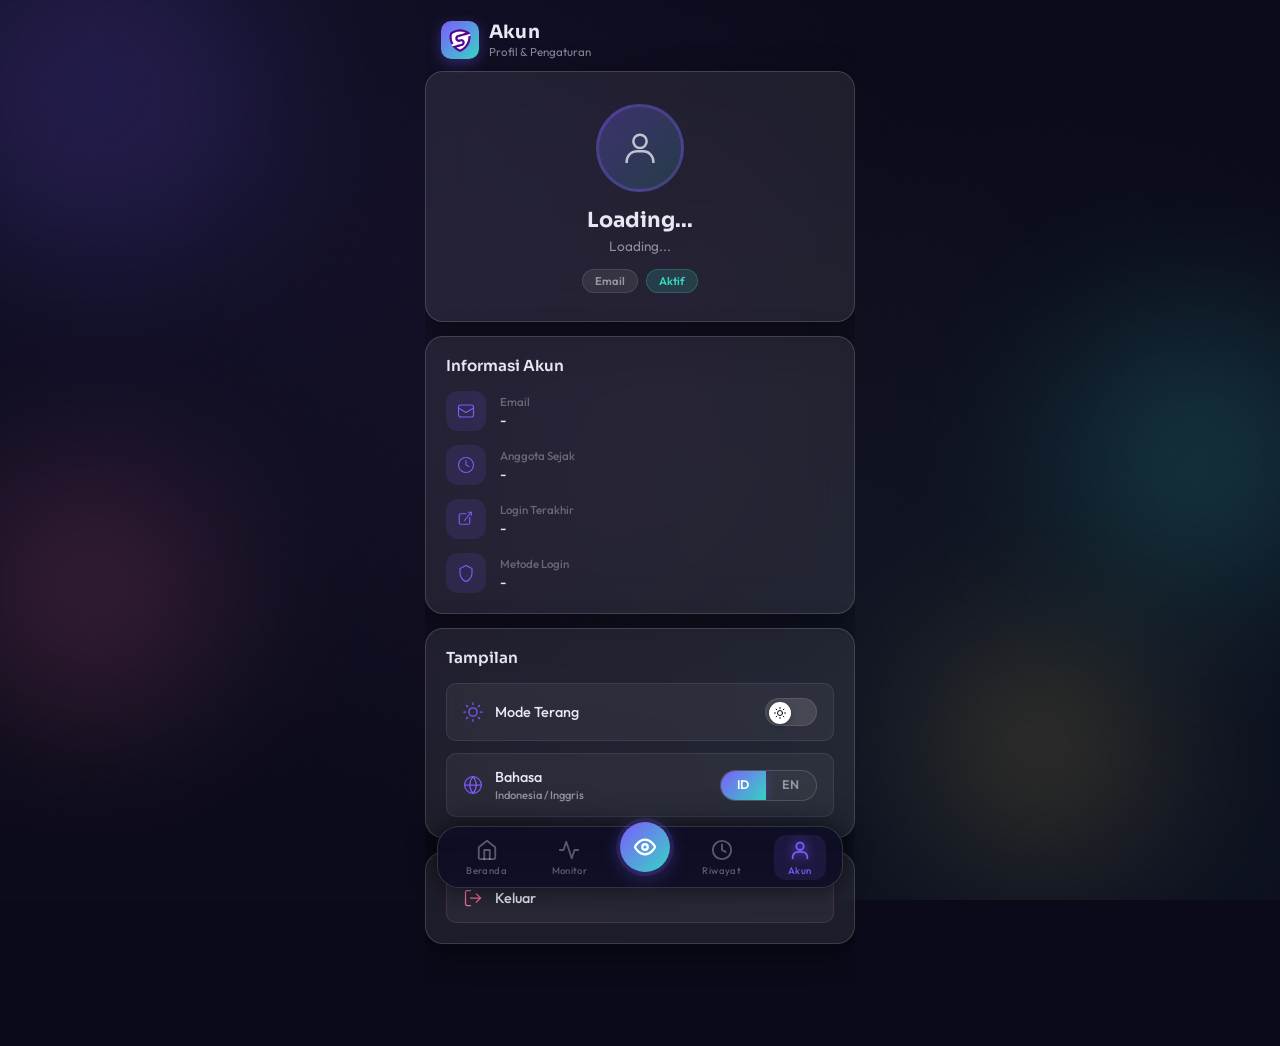
==== commit a5e32f23: "By Gengs" ====
--- a/account.html
+++ b/account.html
@@ -12,6 +12,7 @@
   <link rel="preconnect" href="https://fonts.gstatic.com" crossorigin />
   <link href="https://fonts.googleapis.com/css2?family=Outfit:wght@300;400;500;600;700;800&family=Sora:wght@300;400;500;600;700;800&display=swap" rel="stylesheet" />
 <script src="js/theme.js"></script>
+<script src="js/i18n.js"></script>
 </head>
 <body>
 
@@ -34,8 +35,8 @@
         <img src="assets/logo.png" alt="SteriFlow" width="36" height="36" style="border-radius:6px" />
       </div>
       <div>
-        <div class="header-title">Account</div>
-        <div class="header-subtitle">Profile & Settings</div>
+        <div class="header-title" data-i18n="acc.page.title">Account</div>
+        <div class="header-subtitle" data-i18n="acc.page.subtitle">Profile & Settings</div>
       </div>
     </div>
   </header>
@@ -52,20 +53,20 @@
     <p class="account-email" id="accountEmail">Loading...</p>
     <div class="account-badges">
       <span class="account-badge" id="accountProvider">Email</span>
-      <span class="account-badge account-badge-active" id="accountStatus">Active</span>
+      <span class="account-badge account-badge-active" id="accountStatus" data-i18n="acc.status.active">Active</span>
     </div>
   </section>
 
   <!-- Account Info -->
   <section class="account-section glass fade-in" style="animation-delay:.2s">
-    <h3 class="account-section-title">Account Information</h3>
+    <h3 class="account-section-title" data-i18n="acc.info.title">Account Information</h3>
     <div class="account-info-list">
       <div class="account-info-item">
         <div class="account-info-icon">
           <svg viewBox="0 0 24 24" fill="none" stroke="currentColor" stroke-width="1.5" stroke-linecap="round"><rect x="2" y="4" width="20" height="16" rx="3"/><path d="M2 8l10 6 10-6"/></svg>
         </div>
         <div class="account-info-content">
-          <span class="account-info-label">Email</span>
+          <span class="account-info-label" data-i18n="acc.info.email">Email</span>
           <span class="account-info-value" id="infoEmail">-</span>
         </div>
       </div>
@@ -74,7 +75,7 @@
           <svg viewBox="0 0 24 24" fill="none" stroke="currentColor" stroke-width="1.5" stroke-linecap="round"><circle cx="12" cy="12" r="10"/><polyline points="12 6 12 12 16 14"/></svg>
         </div>
         <div class="account-info-content">
-          <span class="account-info-label">Member Since</span>
+          <span class="account-info-label" data-i18n="acc.info.since">Member Since</span>
           <span class="account-info-value" id="infoCreated">-</span>
         </div>
       </div>
@@ -83,7 +84,7 @@
           <svg viewBox="0 0 24 24" fill="none" stroke="currentColor" stroke-width="1.5" stroke-linecap="round"><path d="M15 3h4v4"/><path d="M10 14L19 3"/><path d="M17 10v7a2 2 0 0 1-2 2H5a2 2 0 0 1-2-2V7a2 2 0 0 1 2-2h7"/></svg>
         </div>
         <div class="account-info-content">
-          <span class="account-info-label">Last Login</span>
+          <span class="account-info-label" data-i18n="acc.info.last_login">Last Login</span>
           <span class="account-info-value" id="infoLastLogin">-</span>
         </div>
       </div>
@@ -92,7 +93,7 @@
           <svg viewBox="0 0 24 24" fill="none" stroke="currentColor" stroke-width="1.5" stroke-linecap="round"><path d="M12 2L4 6v6c0 5.25 3.5 10.15 8 11.4C16.5 22.15 20 17.25 20 12V6L12 2z"/></svg>
         </div>
         <div class="account-info-content">
-          <span class="account-info-label">Login Method</span>
+          <span class="account-info-label" data-i18n="acc.info.method">Login Method</span>
           <span class="account-info-value" id="infoProvider">-</span>
         </div>
       </div>
@@ -101,11 +102,11 @@
 
   <!-- Appearance -->
   <section class="account-section glass fade-in" style="animation-delay:.3s">
-    <h3 class="account-section-title">Appearance</h3>
+    <h3 class="account-section-title" data-i18n="acc.appearance">Appearance</h3>
     <div class="theme-toggle-row">
       <div class="theme-toggle-label">
         <svg viewBox="0 0 24 24"><circle cx="12" cy="12" r="5"/><path d="M12 1v2M12 21v2M4.22 4.22l1.42 1.42M18.36 18.36l1.42 1.42M1 12h2M21 12h2M4.22 19.78l1.42-1.42M18.36 5.64l1.42-1.42"/></svg>
-        <span>Light Mode</span>
+        <span data-i18n="acc.light_mode">Light Mode</span>
       </div>
       <label class="theme-switch">
         <input type="checkbox" id="themeToggle" />
@@ -117,14 +118,36 @@
         </div>
       </label>
     </div>
-  </section>
+
+    <!-- Language row (ID ↔ EN), mirrors the theme row directly above -->
+    <div class="theme-toggle-row" style="margin-top:12px;">
+      <div class="theme-toggle-label">
+        <svg viewBox="0 0 24 24" fill="none" stroke="currentColor" stroke-width="1.7"><circle cx="12" cy="12" r="10"/><path d="M2 12h20M12 2a15 15 0 0 1 0 20M12 2a15 15 0 0 0 0 20"/></svg>
+        <span>
+          <span data-i18n="acc.language">Language</span>
+          <small style="display:block;font-size:0.7rem;color:var(--text-dim);margin-top:2px;" data-i18n="acc.lang.hint">Indonesian / English</small>
+        </span>
+      </div>
+      <div class="lang-seg" role="group" aria-label="Language selector">
+        <button type="button" class="lang-seg-btn" data-lang-set="id">ID</button>
+        <button type="button" class="lang-seg-btn" data-lang-set="en">EN</button>
+      </div>
+    </div>
+  </section>
+
+  <style>
+    .lang-seg{display:inline-flex;border:1px solid var(--glass-border);border-radius:999px;overflow:hidden;background:rgba(255,255,255,0.04);}
+    .lang-seg-btn{appearance:none;border:0;background:transparent;color:var(--text-dim);font:600 0.78rem/1 'Outfit',sans-serif;padding:8px 16px;cursor:pointer;letter-spacing:0.04em;transition:all .2s ease;}
+    .lang-seg-btn:hover{color:var(--text);}
+    .lang-seg-btn.active{background:linear-gradient(135deg,var(--accent),var(--accent2));color:#fff;box-shadow:0 2px 12px rgba(124,92,252,0.35);}
+  </style>
 
   <!-- Actions -->
   <section class="account-section glass fade-in" style="animation-delay:.4s">
     <div class="account-actions">
       <button class="account-action-btn account-action-danger" data-logout>
         <svg viewBox="0 0 24 24" fill="none" stroke="currentColor" stroke-width="1.5" stroke-linecap="round"><path d="M9 21H5a2 2 0 0 1-2-2V5a2 2 0 0 1 2-2h4"/><polyline points="16 17 21 12 16 7"/><line x1="21" y1="12" x2="9" y2="12"/></svg>
-        <span>Logout</span>
+        <span data-i18n="acc.actions.logout">Logout</span>
       </button>
     </div>
   </section>
@@ -136,15 +159,15 @@
         <svg width="22" height="22" viewBox="0 0 24 24" fill="none" stroke="currentColor" stroke-width="2" stroke-linecap="round" stroke-linejoin="round">
           <path d="M3 9l9-7 9 7v11a2 2 0 0 1-2 2H5a2 2 0 0 1-2-2z"/><polyline points="9,22 9,12 15,12 15,22"/>
         </svg>
-        Home
+        <span data-i18n="nav.home">Home</span>
       </a>
       <a href="monitoring.html" class="nav-item">
         <svg width="22" height="22" viewBox="0 0 24 24" fill="none" stroke="currentColor" stroke-width="2" stroke-linecap="round" stroke-linejoin="round">
           <polyline points="22 12 18 12 15 21 9 3 6 12 2 12"/>
         </svg>
-        Monitor
-      </a>
-      <a href="ai-detection.html" class="nav-fab" title="AI Detection">
+        <span data-i18n="nav.monitor">Monitor</span>
+      </a>
+      <a href="ai-detection.html" class="nav-fab" data-i18n-title="nav.ai" title="AI Detection">
         <svg viewBox="0 0 24 24" fill="none" stroke="currentColor" stroke-width="2.5" stroke-linecap="round" stroke-linejoin="round">
           <path d="M1 12s4-8 11-8 11 8 11 8-4 8-11 8-11-8-11-8z"/><circle cx="12" cy="12" r="3"/>
         </svg>
@@ -153,13 +176,13 @@
         <svg width="22" height="22" viewBox="0 0 24 24" fill="none" stroke="currentColor" stroke-width="2" stroke-linecap="round" stroke-linejoin="round">
           <circle cx="12" cy="12" r="10"/><polyline points="12 6 12 12 16 14"/>
         </svg>
-        History
+        <span data-i18n="nav.history">History</span>
       </a>
       <a href="account.html" class="nav-item active">
         <svg width="22" height="22" viewBox="0 0 24 24" fill="none" stroke="currentColor" stroke-width="2" stroke-linecap="round" stroke-linejoin="round">
           <circle cx="12" cy="8" r="4"/><path d="M4 21v-1a6 6 0 0 1 6-6h4a6 6 0 0 1 6 6v1"/>
         </svg>
-        Account
+        <span data-i18n="nav.account">Account</span>
       </a>
     </div>
   </nav>
--- a/assets/style.css
+++ b/assets/style.css
@@ -36,135 +36,307 @@
 
 /* ── Light Mode Variables ─────────────────────────────────── */
 [data-theme="light"] {
-  --bg:           #f0f2f5;
-  --bg2:          #e4e7ec;
-  --glass-bg:     rgba(255,255,255,0.65);
-  --glass-bg2:    rgba(255,255,255,0.8);
-  --glass-border: rgba(0,0,0,0.08);
-  --glass-border2:rgba(0,0,0,0.12);
+  --bg:           #f4f5fb;
+  --bg2:          #eaecf6;
+  --glass-bg:     rgba(255,255,255,0.72);
+  --glass-bg2:    rgba(255,255,255,0.88);
+  --glass-border: rgba(124,92,252,0.14);
+  --glass-border2:rgba(124,92,252,0.22);
   --text:         #1a1a2e;
   --text-dim:     rgba(26,26,46,0.6);
-  --text-muted:   rgba(26,26,46,0.35);
-  --shadow:       0 8px 32px rgba(0,0,0,0.1);
-  --shadow-sm:    0 4px 16px rgba(0,0,0,0.06);
-}
-
+  --text-muted:   rgba(26,26,46,0.4);
+  --shadow:       0 12px 36px rgba(124,92,252,0.1), 0 2px 8px rgba(54,214,195,0.05);
+  --shadow-sm:    0 4px 16px rgba(124,92,252,0.08);
+}
+
+/* Rich layered background with soft color wash */
 [data-theme="light"] body {
-  background: var(--bg);
+  background:
+    radial-gradient(circle at 12% 6%, rgba(124,92,252,0.12) 0%, transparent 42%),
+    radial-gradient(circle at 92% 14%, rgba(54,214,195,0.1) 0%, transparent 42%),
+    radial-gradient(circle at 88% 86%, rgba(255,194,71,0.09) 0%, transparent 42%),
+    radial-gradient(circle at 10% 94%, rgba(255,107,157,0.09) 0%, transparent 42%),
+    linear-gradient(135deg, #f7f5ff 0%, #eff5ff 45%, #f2fbf9 100%);
+  background-attachment: fixed;
 }
 
 [data-theme="light"] .bg-canvas {
-  opacity: 0.3;
+  opacity: 0.55;
 }
 
 [data-theme="light"] .bg-orb {
-  opacity: 0.12;
-}
-
-[data-theme="light"] .glass,
+  opacity: 0.22;
+  filter: blur(95px);
+  mix-blend-mode: multiply;
+}
+
+[data-theme="light"] .bg-mesh {
+  background-image:
+    radial-gradient(circle at 18% 22%, rgba(124,92,252,0.06) 0%, transparent 50%),
+    radial-gradient(circle at 82% 78%, rgba(54,214,195,0.05) 0%, transparent 50%),
+    radial-gradient(circle at 50% 50%, rgba(255,107,157,0.03) 0%, transparent 55%);
+}
+
+[data-theme="light"] .bg-noise {
+  opacity: 0.018;
+}
+
+/* Glass cards — soft gradient + colored multi-layer shadow + inner highlight */
+[data-theme="light"] .glass {
+  background: linear-gradient(145deg, rgba(255,255,255,0.92) 0%, rgba(255,255,255,0.72) 100%);
+  border-color: rgba(255,255,255,0.9);
+  box-shadow:
+    0 12px 32px rgba(124,92,252,0.09),
+    0 2px 8px rgba(54,214,195,0.05),
+    inset 0 1px 0 rgba(255,255,255,0.95);
+}
+
 [data-theme="light"] .glass-strong {
-  background: var(--glass-bg);
-  border-color: var(--glass-border);
-  box-shadow: var(--shadow-sm);
-}
-
+  background: linear-gradient(145deg, rgba(255,255,255,0.97) 0%, rgba(255,255,255,0.82) 100%);
+  border-color: rgba(255,255,255,1);
+  box-shadow:
+    0 16px 40px rgba(124,92,252,0.12),
+    0 4px 14px rgba(54,214,195,0.06),
+    inset 0 1px 0 rgba(255,255,255,1);
+}
+
+/* Section title divider → colored fade line */
+[data-theme="light"] .section-title::after {
+  background: linear-gradient(90deg, rgba(124,92,252,0.25), rgba(54,214,195,0.1) 60%, transparent);
+}
+
+/* Header brand logo glow */
+[data-theme="light"] .header-logo {
+  box-shadow: 0 6px 20px rgba(124,92,252,0.32), 0 2px 6px rgba(54,214,195,0.15);
+}
+
+/* Icon buttons — softer glass with colored glow */
+[data-theme="light"] .icon-btn {
+  background: linear-gradient(145deg, rgba(255,255,255,0.9), rgba(248,246,255,0.7));
+  border-color: rgba(124,92,252,0.18);
+  box-shadow: 0 3px 10px rgba(124,92,252,0.08), inset 0 1px 0 rgba(255,255,255,0.95);
+  color: var(--text);
+}
+[data-theme="light"] .icon-btn svg { stroke: var(--text); }
+[data-theme="light"] .icon-btn:hover {
+  background: linear-gradient(145deg, rgba(255,255,255,1), rgba(244,240,255,0.85));
+  border-color: rgba(124,92,252,0.35);
+  box-shadow: 0 5px 16px rgba(124,92,252,0.18), inset 0 1px 0 rgba(255,255,255,1);
+}
+
+[data-theme="light"] .notif-dot {
+  border-color: #fff;
+  box-shadow: 0 0 6px var(--accent3-glow);
+}
+
+/* Bottom navigation — richer surface */
 [data-theme="light"] .nav-inner {
-  background: rgba(255,255,255,0.85);
-  border-color: rgba(0,0,0,0.08);
-  box-shadow: 0 -2px 20px rgba(0,0,0,0.08);
-}
-
-[data-theme="light"] .nav-item svg {
-  stroke: rgba(26,26,46,0.4);
-}
-
+  background: linear-gradient(180deg, rgba(255,255,255,0.96), rgba(248,246,255,0.9));
+  border-color: rgba(255,255,255,0.95);
+  box-shadow:
+    0 -8px 32px rgba(124,92,252,0.14),
+    0 -2px 10px rgba(54,214,195,0.06),
+    inset 0 1px 0 rgba(255,255,255,1);
+}
+
+[data-theme="light"] .nav-item svg { stroke: rgba(26,26,46,0.42); }
 [data-theme="light"] .nav-item.active svg {
   stroke: var(--accent);
-}
-
-[data-theme="light"] .nav-label {
-  color: rgba(26,26,46,0.4);
-}
-
-[data-theme="light"] .nav-item.active .nav-label {
-  color: var(--accent);
+  filter: drop-shadow(0 2px 6px var(--accent-glow));
+}
+[data-theme="light"] .nav-label { color: rgba(26,26,46,0.42); }
+[data-theme="light"] .nav-item.active .nav-label { color: var(--accent); }
+[data-theme="light"] .nav-item.active {
+  background: linear-gradient(135deg, rgba(124,92,252,0.12), rgba(54,214,195,0.06));
 }
 
 [data-theme="light"] .nav-fab {
-  box-shadow: 0 4px 16px rgba(124,92,252,0.3);
-  border-color: #f0f2f5;
-}
-
-[data-theme="light"] .icon-btn {
+  border: none;
+  box-shadow:
+    0 6px 22px rgba(124,92,252,0.45),
+    0 3px 10px rgba(54,214,195,0.22),
+    0 0 0 5px rgba(255,255,255,0.96);
+}
+[data-theme="light"] .nav-fab:hover {
+  box-shadow:
+    0 10px 30px rgba(124,92,252,0.55),
+    0 4px 14px rgba(54,214,195,0.28),
+    0 0 0 6px rgba(255,255,255,1);
+}
+
+/* Toggle (UV/Ethanol/Fan) */
+[data-theme="light"] .toggle-slider {
+  background: rgba(124,92,252,0.12);
+  border-color: rgba(124,92,252,0.18);
+  box-shadow: inset 0 1px 3px rgba(0,0,0,0.06);
+}
+[data-theme="light"] .toggle-slider::before {
+  background: #fff;
+  box-shadow: 0 2px 6px rgba(0,0,0,0.18);
+}
+
+/* Progress tracks — inset with subtle tint */
+[data-theme="light"] .progress-track {
+  background: rgba(124,92,252,0.08);
+  box-shadow: inset 0 1px 3px rgba(0,0,0,0.06);
+}
+
+/* Stat cards — gradient surface + lift */
+[data-theme="light"] .stat-card {
+  background: linear-gradient(145deg, rgba(255,255,255,0.92), rgba(250,248,255,0.72));
+  border-color: rgba(255,255,255,0.9);
+  box-shadow:
+    0 8px 22px rgba(124,92,252,0.08),
+    inset 0 1px 0 rgba(255,255,255,0.98);
+}
+[data-theme="light"] .stat-card:hover {
+  box-shadow:
+    0 12px 30px rgba(124,92,252,0.16),
+    inset 0 1px 0 rgba(255,255,255,1);
+}
+
+/* Badges — gradient fill + richer color for legibility */
+[data-theme="light"] .badge-standby,
+[data-theme="light"] .badge-moderate {
+  background: linear-gradient(135deg, rgba(255,194,71,0.22), rgba(255,194,71,0.08));
+  border-color: rgba(255,194,71,0.4);
+  color: #b87a00;
+}
+[data-theme="light"] .badge-active,
+[data-theme="light"] .badge-clean {
+  background: linear-gradient(135deg, rgba(54,214,195,0.22), rgba(54,214,195,0.08));
+  border-color: rgba(54,214,195,0.4);
+  color: #0f8b78;
+}
+[data-theme="light"] .badge-sterilizing {
+  background: linear-gradient(135deg, rgba(124,92,252,0.22), rgba(124,92,252,0.1));
+  border-color: rgba(124,92,252,0.4);
+  color: #5e3de0;
+}
+[data-theme="light"] .badge-done {
+  background: linear-gradient(135deg, rgba(39,199,106,0.2), rgba(39,199,106,0.08));
+  border-color: rgba(39,199,106,0.4);
+  color: #1c8f4d;
+}
+[data-theme="light"] .badge-dirty {
+  background: linear-gradient(135deg, rgba(255,71,87,0.18), rgba(255,107,157,0.08));
+  border-color: rgba(255,71,87,0.38);
+  color: #d81e34;
+}
+
+/* Filter chips */
+[data-theme="light"] .chip {
+  background: rgba(255,255,255,0.8);
+  border-color: rgba(124,92,252,0.16);
+  color: rgba(26,26,46,0.68);
+  box-shadow: 0 2px 6px rgba(124,92,252,0.05);
+}
+[data-theme="light"] .chip.active {
+  background: linear-gradient(135deg, rgba(124,92,252,0.16), rgba(54,214,195,0.1));
+  border-color: var(--accent);
+  color: #5e3de0;
+  box-shadow: 0 4px 12px rgba(124,92,252,0.18);
+}
+
+/* Status pill */
+[data-theme="light"] .status-pill.active {
+  background: linear-gradient(135deg, rgba(54,214,195,0.2), rgba(54,214,195,0.08));
+  color: #0f8b78;
+  border-color: rgba(54,214,195,0.4);
+}
+[data-theme="light"] .status-pill.inactive {
   background: rgba(0,0,0,0.04);
+  color: rgba(26,26,46,0.5);
   border-color: rgba(0,0,0,0.08);
 }
 
-[data-theme="light"] .icon-btn svg {
-  stroke: var(--text);
-}
-
-[data-theme="light"] .icon-btn:hover {
-  background: rgba(0,0,0,0.08);
-}
-
-[data-theme="light"] .notif-dot {
-  border-color: #f0f2f5;
-}
-
-[data-theme="light"] .toggle-slider {
-  background: rgba(0,0,0,0.12);
-}
-
-[data-theme="light"] .progress-track {
-  background: rgba(0,0,0,0.06);
-}
-
-[data-theme="light"] .stat-card {
-  background: var(--glass-bg);
-  border-color: var(--glass-border);
-}
-
-[data-theme="light"] .badge-standby {
-  background: rgba(255,194,71,0.12);
-  border-color: rgba(255,194,71,0.2);
-}
-
-[data-theme="light"] .badge-clean {
-  background: rgba(54,214,195,0.12);
-  border-color: rgba(54,214,195,0.2);
-}
-
-[data-theme="light"] .badge-moderate {
-  background: rgba(255,194,71,0.12);
-  border-color: rgba(255,194,71,0.2);
-}
-
-[data-theme="light"] .badge-dirty {
-  background: rgba(255,107,157,0.12);
-  border-color: rgba(255,107,157,0.2);
-}
-
+/* Pagination dots */
+[data-theme="light"] .page-dot { background: rgba(124,92,252,0.22); }
+[data-theme="light"] .page-dot.active { background: var(--accent); box-shadow: 0 0 8px var(--accent-glow); }
+
+/* Camera view — keep dark inside for contrast, add violet inner glow */
 [data-theme="light"] .camera-view {
-  background: rgba(0,0,0,0.04);
-}
-
-[data-theme="light"] .notif-item {
-  border-color: rgba(0,0,0,0.06);
-}
-
+  background: linear-gradient(135deg, #1a1a2e, #0a0a1a);
+  box-shadow: inset 0 0 40px rgba(124,92,252,0.22);
+}
+
+/* Notifications */
+[data-theme="light"] .notif-item { border-color: rgba(124,92,252,0.1); }
+[data-theme="light"] .notif-icon.purple {
+  background: linear-gradient(135deg, rgba(124,92,252,0.22), rgba(124,92,252,0.08));
+  box-shadow: 0 3px 10px rgba(124,92,252,0.18);
+}
+[data-theme="light"] .notif-icon.teal {
+  background: linear-gradient(135deg, rgba(54,214,195,0.22), rgba(54,214,195,0.08));
+  box-shadow: 0 3px 10px rgba(54,214,195,0.18);
+}
+[data-theme="light"] .notif-icon.pink {
+  background: linear-gradient(135deg, rgba(255,107,157,0.22), rgba(255,107,157,0.08));
+  box-shadow: 0 3px 10px rgba(255,107,157,0.18);
+}
+[data-theme="light"] .notif-icon.yellow {
+  background: linear-gradient(135deg, rgba(255,194,71,0.22), rgba(255,194,71,0.08));
+  box-shadow: 0 3px 10px rgba(255,194,71,0.18);
+}
+
+/* History table */
+[data-theme="light"] .history-table thead th { border-color: rgba(124,92,252,0.18); }
+[data-theme="light"] .history-table tbody tr { border-color: rgba(0,0,0,0.06); }
+[data-theme="light"] .history-table tbody tr:hover { background: rgba(124,92,252,0.05); }
+
+/* Residue & legend items */
+[data-theme="light"] .residue-item,
+[data-theme="light"] .legend-item { border-color: rgba(124,92,252,0.1); }
+
+/* Divider → gradient fade */
 [data-theme="light"] .divider {
-  background: rgba(0,0,0,0.06);
-}
-
+  background: linear-gradient(90deg, transparent, rgba(124,92,252,0.2) 50%, transparent);
+  height: 1px;
+}
+
+/* Account page */
 [data-theme="light"] .account-action-btn {
-  background: rgba(0,0,0,0.03);
-  border-color: rgba(0,0,0,0.08);
+  background: linear-gradient(145deg, rgba(255,255,255,0.9), rgba(248,246,255,0.7));
+  border-color: rgba(124,92,252,0.16);
+  box-shadow: 0 3px 10px rgba(124,92,252,0.07);
+  color: var(--text);
+}
+[data-theme="light"] .account-action-btn:hover {
+  background: linear-gradient(145deg, rgba(255,255,255,1), rgba(244,240,255,0.85));
+  border-color: rgba(124,92,252,0.3);
+  box-shadow: 0 6px 18px rgba(124,92,252,0.15);
+}
+[data-theme="light"] .account-action-danger { border-color: rgba(255,107,157,0.22); }
+[data-theme="light"] .account-action-danger:hover {
+  background: linear-gradient(145deg, rgba(255,240,244,1), rgba(255,230,238,0.9));
+  border-color: rgba(255,107,157,0.38);
+  box-shadow: 0 6px 18px rgba(255,107,157,0.18);
+}
+
+[data-theme="light"] .account-info-icon {
+  background: linear-gradient(135deg, rgba(124,92,252,0.18), rgba(54,214,195,0.1));
+  box-shadow: 0 3px 8px rgba(124,92,252,0.12);
+}
+
+[data-theme="light"] .account-badge {
+  background: rgba(255,255,255,0.85);
+  border-color: rgba(124,92,252,0.18);
+  color: rgba(26,26,46,0.68);
+  box-shadow: 0 2px 6px rgba(124,92,252,0.06);
+}
+[data-theme="light"] .account-badge-active {
+  background: linear-gradient(135deg, rgba(54,214,195,0.22), rgba(54,214,195,0.08));
+  border-color: rgba(54,214,195,0.4);
+  color: #0f8b78;
 }
 
 [data-theme="light"] .account-avatar-fallback {
-  background: linear-gradient(135deg, rgba(124,92,252,0.15), rgba(54,214,195,0.08));
-}
+  background: linear-gradient(135deg, rgba(124,92,252,0.22), rgba(54,214,195,0.12));
+  border-color: rgba(124,92,252,0.35);
+  box-shadow: 0 6px 20px rgba(124,92,252,0.2);
+}
+[data-theme="light"] .account-avatar-fallback svg { stroke: var(--accent); }
+[data-theme="light"] .account-avatar { border-color: rgba(124,92,252,0.35); }
 
 /* ── Reset & Base ──────────────────────────────────────────── */
 *, *::before, *::after { box-sizing: border-box; margin: 0; padding: 0; }
@@ -599,6 +771,12 @@
   background: var(--accent2);
   border-color: var(--accent2);
   box-shadow: 0 0 12px var(--accent2-glow);
+}
+
+.toggle.yellow input:checked + .toggle-slider {
+  background: var(--accent4, #ffc247);
+  border-color: var(--accent4, #ffc247);
+  box-shadow: 0 0 12px rgba(255, 194, 71, 0.4);
 }
 
 /* ── Status Badges ─────────────────────────────────────────── */
@@ -1265,6 +1443,16 @@
   grid-template-columns: 1fr 1fr;
   gap: 12px;
 }
+.col-3 {
+  display: grid;
+  grid-template-columns: 1fr 1fr 1fr;
+  gap: 12px;
+}
+@media (max-width: 480px) {
+  .col-3 {
+    grid-template-columns: 1fr 1fr;
+  }
+}
 
 /* ── Confidence Score ──────────────────────────────────────── */
 .confidence-ring {
@@ -1545,8 +1733,9 @@
 }
 
 [data-theme="light"] .theme-toggle-row {
-  background: rgba(0,0,0,0.03);
-  border-color: rgba(0,0,0,0.08);
+  background: linear-gradient(145deg, rgba(255,255,255,0.9), rgba(248,246,255,0.7));
+  border-color: rgba(124,92,252,0.16);
+  box-shadow: 0 3px 10px rgba(124,92,252,0.07);
 }
 
 .theme-toggle-label {
@@ -1589,8 +1778,9 @@
 }
 
 [data-theme="light"] .theme-switch-track {
-  background: rgba(0,0,0,0.1);
-  border-color: rgba(0,0,0,0.08);
+  background: rgba(124,92,252,0.14);
+  border-color: rgba(124,92,252,0.18);
+  box-shadow: inset 0 1px 3px rgba(0,0,0,0.06);
 }
 
 .theme-switch-thumb {
@@ -1645,3 +1835,325 @@
 .theme-switch input:checked + .theme-switch-track .theme-switch-thumb .icon-sun { display: none; }
 .theme-switch input:checked + .theme-switch-track .theme-switch-thumb .icon-moon { display: block; }
 
+/* ── AI Chat Page ─────────────────────────────────────────── */
+
+.chat-content {
+  padding-bottom: 80px !important;
+  display: flex;
+  flex-direction: column;
+}
+
+/* Welcome screen */
+.chat-welcome {
+  text-align: center;
+  padding: 32px 16px 24px;
+}
+
+.chat-welcome-icon {
+  width: 64px;
+  height: 64px;
+  border-radius: 50%;
+  background: rgba(124,92,252,0.12);
+  display: flex;
+  align-items: center;
+  justify-content: center;
+  margin: 0 auto 16px;
+}
+
+.chat-welcome-icon img {
+  width: 70px;
+  height: 70px;
+  border-radius: 50%;
+  object-fit: cover;
+  display: block;
+}
+
+.chat-welcome-title {
+  font-size: 1.2rem;
+  font-weight: 700;
+  margin-bottom: 6px;
+}
+
+.chat-welcome-desc {
+  font-size: 0.78rem;
+  color: var(--text-dim);
+  line-height: 1.5;
+  max-width: 300px;
+  margin: 0 auto 20px;
+}
+
+.chat-suggestions {
+  display: flex;
+  flex-wrap: wrap;
+  gap: 8px;
+  justify-content: center;
+}
+
+.chat-suggest-btn {
+  background: var(--glass-bg);
+  border: 1px solid var(--glass-border);
+  color: var(--text);
+  font-size: 0.72rem;
+  font-family: inherit;
+  padding: 8px 14px;
+  border-radius: 100px;
+  cursor: pointer;
+  transition: var(--transition);
+}
+
+.chat-suggest-btn:hover {
+  background: var(--glass-bg2);
+  border-color: var(--accent);
+  color: var(--accent);
+}
+
+/* Messages */
+.chat-msg {
+  display: flex;
+  gap: 8px;
+  margin-bottom: 12px;
+  align-items: flex-start;
+}
+
+.chat-msg-user {
+  flex-direction: row-reverse;
+}
+
+.chat-msg-avatar {
+  width: 28px;
+  height: 28px;
+  min-width: 28px;
+  border-radius: 50%;
+  background: rgba(124,92,252,0.15);
+  display: flex;
+  align-items: center;
+  justify-content: center;
+  margin-top: 2px;
+}
+
+.chat-msg-avatar img {
+  width: 33px;
+  height: 33px;
+  border-radius: 50%;
+  object-fit: cover;
+  display: block;
+}
+
+.chat-msg-bubble {
+  max-width: 82%;
+  padding: 10px 14px;
+  border-radius: 16px;
+  font-size: 0.8rem;
+  line-height: 1.55;
+  word-break: break-word;
+}
+
+.chat-msg-user .chat-msg-bubble {
+  background: linear-gradient(135deg, var(--accent), #6246ea);
+  color: #fff;
+  border-bottom-right-radius: 4px;
+}
+
+.chat-msg-assistant .chat-msg-bubble {
+  background: var(--glass-bg2);
+  border: 1px solid var(--glass-border);
+  color: var(--text);
+  border-bottom-left-radius: 4px;
+}
+
+.chat-msg-bubble code {
+  background: rgba(124,92,252,0.15);
+  padding: 1px 5px;
+  border-radius: 4px;
+  font-size: 0.74rem;
+}
+
+/* Typing indicator */
+.chat-typing {
+  display: flex;
+  gap: 4px;
+  padding: 4px 0;
+}
+
+.chat-typing span {
+  width: 7px;
+  height: 7px;
+  border-radius: 50%;
+  background: var(--accent);
+  opacity: 0.4;
+  animation: chatTyping 1.2s infinite;
+}
+
+.chat-typing span:nth-child(2) { animation-delay: 0.2s; }
+.chat-typing span:nth-child(3) { animation-delay: 0.4s; }
+
+@keyframes chatTyping {
+  0%, 60%, 100% { opacity: 0.4; transform: translateY(0); }
+  30% { opacity: 1; transform: translateY(-4px); }
+}
+
+/* Input bar */
+.chat-input-bar {
+  position: fixed;
+  bottom: 0;
+  left: 50%;
+  transform: translateX(-50%);
+  width: 100%;
+  max-width: var(--max-w);
+  padding: 10px 14px;
+  padding-bottom: max(10px, env(safe-area-inset-bottom));
+  z-index: 100;
+  background: linear-gradient(to top, var(--bg) 60%, transparent);
+}
+
+.chat-input-inner {
+  display: flex;
+  align-items: flex-end;
+  gap: 8px;
+  background: var(--glass-bg2);
+  border: 1px solid var(--glass-border);
+  border-radius: 24px;
+  padding: 6px 6px 6px 16px;
+  backdrop-filter: blur(20px);
+  -webkit-backdrop-filter: blur(20px);
+}
+
+.chat-input-inner textarea {
+  flex: 1;
+  background: none;
+  border: none;
+  outline: none;
+  color: var(--text);
+  font-family: inherit;
+  font-size: 0.82rem;
+  resize: none;
+  max-height: 120px;
+  line-height: 1.5;
+  padding: 6px 0;
+}
+
+.chat-input-inner textarea::placeholder {
+  color: var(--text-muted);
+}
+
+.chat-send-btn {
+  width: 36px;
+  height: 36px;
+  min-width: 36px;
+  border-radius: 50%;
+  background: linear-gradient(135deg, var(--accent), var(--accent2));
+  border: none;
+  color: #fff;
+  display: flex;
+  align-items: center;
+  justify-content: center;
+  cursor: pointer;
+  transition: var(--transition);
+}
+
+.chat-send-btn:disabled {
+  opacity: 0.4;
+  cursor: not-allowed;
+}
+
+.chat-send-btn:not(:disabled):hover {
+  transform: scale(1.08);
+  box-shadow: 0 4px 16px var(--accent-glow);
+}
+
+/* ── AI Chat Floating Toggle (Dashboard) ─────────────────── */
+
+.ai-chat-fab {
+  width: 58px;
+  height: 58px;
+  border-radius: 50%;
+  background: rgba(13,13,36,0.9);
+  border: 2px solid rgba(124,92,252,0.55);
+  display: flex;
+  align-items: center;
+  justify-content: center;
+  position: fixed;
+  right: max(16px, calc((100vw - var(--max-w)) / 2 + 16px));
+  bottom: calc(var(--nav-height) + 18px);
+  z-index: 120;
+  box-shadow: 0 8px 24px rgba(124,92,252,0.4);
+  transition: var(--transition);
+  animation: aiFabPulse 3s ease-in-out infinite;
+  text-decoration: none;
+}
+
+.ai-chat-fab img {
+  width: 69px;
+  height: 69px;
+  border-radius: 50%;
+  object-fit: cover;
+  display: block;
+}
+
+.ai-chat-fab:hover {
+  transform: scale(1.08);
+  box-shadow: 0 6px 28px rgba(124,92,252,0.55);
+}
+
+.ai-chat-fab:active {
+  transform: scale(0.95);
+}
+
+@keyframes aiFabPulse {
+  0%, 100% { box-shadow: 0 4px 20px rgba(124,92,252,0.4); }
+  50% { box-shadow: 0 4px 24px rgba(54,214,195,0.45); }
+}
+
+[data-theme="light"] .ai-chat-fab {
+  background: linear-gradient(145deg, rgba(255,255,255,1), rgba(244,240,255,0.94));
+  border-color: rgba(124,92,252,0.35);
+  box-shadow:
+    0 10px 28px rgba(124,92,252,0.3),
+    0 3px 10px rgba(54,214,195,0.15),
+    inset 0 1px 0 rgba(255,255,255,1);
+}
+[data-theme="light"] .ai-chat-fab:hover {
+  box-shadow:
+    0 14px 36px rgba(124,92,252,0.42),
+    0 5px 14px rgba(54,214,195,0.2),
+    inset 0 1px 0 rgba(255,255,255,1);
+}
+
+[data-theme="light"] .chat-input-bar {
+  background: linear-gradient(to top, #f4f5fb 55%, rgba(244,245,251,0.85) 80%, transparent);
+}
+
+[data-theme="light"] .chat-input-inner {
+  background: linear-gradient(145deg, rgba(255,255,255,0.96), rgba(248,246,255,0.82));
+  border-color: rgba(124,92,252,0.2);
+  box-shadow: 0 6px 20px rgba(124,92,252,0.1), inset 0 1px 0 rgba(255,255,255,0.95);
+}
+
+[data-theme="light"] .chat-msg-assistant .chat-msg-bubble {
+  background: linear-gradient(145deg, rgba(255,255,255,0.96), rgba(248,246,255,0.85));
+  border-color: rgba(124,92,252,0.14);
+  box-shadow: 0 4px 14px rgba(124,92,252,0.08);
+}
+
+[data-theme="light"] .chat-msg-avatar {
+  background: linear-gradient(135deg, rgba(124,92,252,0.22), rgba(54,214,195,0.12));
+  box-shadow: 0 3px 10px rgba(124,92,252,0.18);
+}
+
+[data-theme="light"] .chat-welcome-icon {
+  background: linear-gradient(135deg, rgba(124,92,252,0.2), rgba(54,214,195,0.1));
+  box-shadow: 0 6px 22px rgba(124,92,252,0.2);
+}
+
+[data-theme="light"] .chat-suggest-btn {
+  background: linear-gradient(145deg, rgba(255,255,255,0.92), rgba(248,246,255,0.72));
+  border-color: rgba(124,92,252,0.2);
+  color: var(--text);
+  box-shadow: 0 2px 8px rgba(124,92,252,0.06);
+}
+[data-theme="light"] .chat-suggest-btn:hover {
+  background: linear-gradient(145deg, rgba(255,255,255,1), rgba(244,240,255,0.85));
+  border-color: var(--accent);
+  box-shadow: 0 5px 14px rgba(124,92,252,0.18);
+}
+
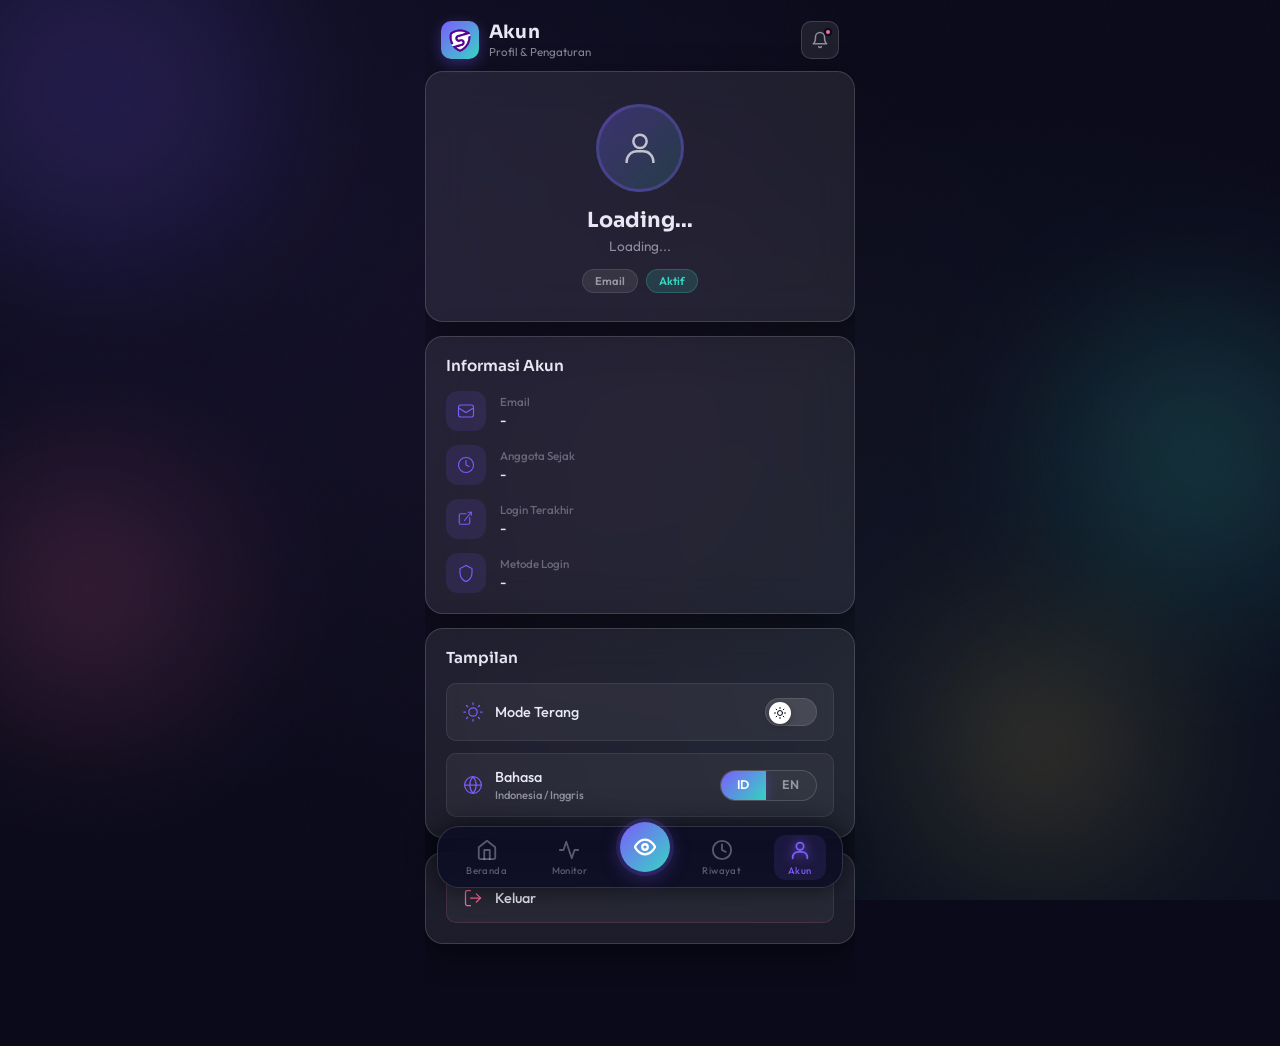
==== commit 212ea9ae: "Rabu, 22 Apr" ====
--- a/account.html
+++ b/account.html
@@ -39,6 +39,14 @@
         <div class="header-subtitle" data-i18n="acc.page.subtitle">Profile & Settings</div>
       </div>
     </div>
+    <div class="header-actions">
+      <button class="icon-btn" id="notifBtn" aria-label="Notifications">
+        <span class="notif-dot" id="notifDot"></span>
+        <svg width="18" height="18" viewBox="0 0 24 24" fill="none" stroke="currentColor" stroke-width="2" stroke-linecap="round" stroke-linejoin="round">
+          <path d="M18 8A6 6 0 0 0 6 8c0 7-3 9-3 9h18s-3-2-3-9"/><path d="M13.73 21a2 2 0 0 1-3.46 0"/>
+        </svg>
+      </button>
+    </div>
   </header>
 
   <!-- Profile Card -->
@@ -190,6 +198,7 @@
 </div>
 
 <script type="module" src="js/auth.js"></script>
+<script type="module" src="js/realtime.js"></script>
 <script type="module">
 import { auth, db } from './js/auth.js';
 import { doc, getDoc } from "https://www.gstatic.com/firebasejs/11.7.3/firebase-firestore.js";
--- a/assets/style.css
+++ b/assets/style.css
@@ -892,19 +892,16 @@
 .trend-up { color: #27c76a; }
 .trend-down { color: #ff4757; }
 
-/* Sensor scroll row */
+/* Sensor grid (2 columns) */
 .sensor-row {
-  display: flex;
+  display: grid;
+  grid-template-columns: repeat(2, 1fr);
   gap: 12px;
-  overflow-x: auto;
-  padding-bottom: 4px;
-  scroll-snap-type: x mandatory;
 }
 
 .sensor-row .stat-card {
-  min-width: 130px;
-  flex-shrink: 0;
-  scroll-snap-align: start;
+  min-width: 0;
+  width: 100%;
 }
 
 /* ── Progress Bars ─────────────────────────────────────────── */
@@ -2157,3 +2154,208 @@
   box-shadow: 0 5px 14px rgba(124,92,252,0.18);
 }
 
+/* ============================================================
+   === LIGHT MODE — DASHBOARD ENRICHMENT ===
+   Makes cards feel crafted: colored top strips, layered
+   multi-color shadows, gradient numbers, accented toggles,
+   elevated FAB, richer notifications.
+   ============================================================ */
+
+/* System Status card: double shadow + gradient sheen + top accent stripe */
+[data-theme="light"] .status-main-card {
+  position: relative;
+  background:
+    linear-gradient(145deg, rgba(255,255,255,0.97) 0%, rgba(249,247,255,0.86) 55%, rgba(240,250,248,0.86) 100%);
+  border-color: rgba(255,255,255,0.95);
+  box-shadow:
+    0 20px 44px rgba(124,92,252,0.12),
+    0 6px 18px rgba(54,214,195,0.08),
+    inset 0 1px 0 rgba(255,255,255,1);
+  overflow: hidden;
+}
+[data-theme="light"] .status-main-card::before {
+  content: '';
+  position: absolute;
+  top: 0; left: 0; right: 0;
+  height: 3px;
+  background: linear-gradient(90deg, var(--accent), var(--accent2) 55%, var(--accent4));
+  opacity: 0.85;
+}
+[data-theme="light"] .status-main-card::after {
+  content: '';
+  position: absolute;
+  top: -40%; right: -20%;
+  width: 220px; height: 220px;
+  background: radial-gradient(circle, rgba(124,92,252,0.18), transparent 65%);
+  pointer-events: none;
+  filter: blur(6px);
+}
+
+/* Countdown number gets a vivid gradient */
+[data-theme="light"] .countdown-display {
+  background: linear-gradient(135deg, var(--accent) 0%, var(--accent2) 100%);
+  -webkit-background-clip: text;
+  background-clip: text;
+  -webkit-text-fill-color: transparent;
+  filter: drop-shadow(0 2px 8px rgba(124,92,252,0.2));
+}
+[data-theme="light"] #cyclePercent,
+[data-theme="light"] .progress-header span:last-child {
+  color: var(--accent);
+  font-weight: 700;
+}
+
+/* UV / Ethanol / Fan cards get per-channel accent strip + tinted glow */
+[data-theme="light"] #uvcCard,
+[data-theme="light"] #ethanolCard,
+[data-theme="light"] #fanCard {
+  position: relative;
+  overflow: hidden;
+  transition: transform 0.25s ease, box-shadow 0.25s ease, border-color 0.25s ease;
+}
+[data-theme="light"] #uvcCard::before,
+[data-theme="light"] #ethanolCard::before,
+[data-theme="light"] #fanCard::before {
+  content: '';
+  position: absolute;
+  top: 0; left: 0; right: 0;
+  height: 3px;
+}
+[data-theme="light"] #uvcCard::before     { background: linear-gradient(90deg, var(--accent), #a78bfa); }
+[data-theme="light"] #ethanolCard::before { background: linear-gradient(90deg, var(--accent4), #ffdb8e); }
+[data-theme="light"] #fanCard::before     { background: linear-gradient(90deg, var(--accent2), #7ff5ea); }
+
+[data-theme="light"] #uvcCard     { box-shadow: 0 10px 24px rgba(124,92,252,0.10), inset 0 1px 0 rgba(255,255,255,1); }
+[data-theme="light"] #ethanolCard { box-shadow: 0 10px 24px rgba(255,194,71,0.10),  inset 0 1px 0 rgba(255,255,255,1); }
+[data-theme="light"] #fanCard     { box-shadow: 0 10px 24px rgba(54,214,195,0.10),  inset 0 1px 0 rgba(255,255,255,1); }
+
+[data-theme="light"] #uvcCard:hover     { transform: translateY(-2px); box-shadow: 0 16px 36px rgba(124,92,252,0.20); }
+[data-theme="light"] #ethanolCard:hover { transform: translateY(-2px); box-shadow: 0 16px 36px rgba(255,194,71,0.20); }
+[data-theme="light"] #fanCard:hover     { transform: translateY(-2px); box-shadow: 0 16px 36px rgba(54,214,195,0.20); }
+
+/* Per-channel toggle slider when ON */
+[data-theme="light"] .toggle input:checked + .toggle-slider {
+  background: linear-gradient(135deg, var(--accent) 0%, var(--accent2) 100%);
+  border-color: transparent;
+  box-shadow: 0 4px 14px rgba(124,92,252,0.35), inset 0 1px 0 rgba(255,255,255,0.35);
+}
+[data-theme="light"] .toggle.yellow input:checked + .toggle-slider {
+  background: linear-gradient(135deg, var(--accent4) 0%, #ffdb8e 100%);
+  box-shadow: 0 4px 14px rgba(255,194,71,0.4), inset 0 1px 0 rgba(255,255,255,0.4);
+}
+[data-theme="light"] .toggle.teal input:checked + .toggle-slider {
+  background: linear-gradient(135deg, var(--accent2) 0%, #7ff5ea 100%);
+  box-shadow: 0 4px 14px rgba(54,214,195,0.4), inset 0 1px 0 rgba(255,255,255,0.4);
+}
+
+/* Card icons (the 36×36 square at top-left of each) with subtle glow */
+[data-theme="light"] #uvcIcon {
+  background: linear-gradient(135deg, rgba(124,92,252,0.22), rgba(124,92,252,0.08));
+  box-shadow: 0 4px 12px rgba(124,92,252,0.16), inset 0 1px 0 rgba(255,255,255,0.8);
+}
+[data-theme="light"] #ethanolIcon {
+  background: linear-gradient(135deg, rgba(255,194,71,0.24), rgba(255,194,71,0.08));
+  box-shadow: 0 4px 12px rgba(255,194,71,0.18), inset 0 1px 0 rgba(255,255,255,0.8);
+}
+[data-theme="light"] #fanIcon {
+  background: linear-gradient(135deg, rgba(54,214,195,0.24), rgba(54,214,195,0.08));
+  box-shadow: 0 4px 12px rgba(54,214,195,0.18), inset 0 1px 0 rgba(255,255,255,0.8);
+}
+
+/* Cleanliness ring — halo behind the canvas */
+[data-theme="light"] .ring-canvas-wrap {
+  position: relative;
+}
+[data-theme="light"] .ring-canvas-wrap::before {
+  content: '';
+  position: absolute;
+  inset: -6px;
+  border-radius: 50%;
+  background: radial-gradient(circle, rgba(54,214,195,0.25) 0%, transparent 65%);
+  filter: blur(10px);
+  z-index: 0;
+  pointer-events: none;
+}
+[data-theme="light"] .ring-canvas-wrap canvas { position: relative; z-index: 1; }
+[data-theme="light"] .ring-percent {
+  background: linear-gradient(135deg, var(--accent2), var(--accent));
+  -webkit-background-clip: text;
+  background-clip: text;
+  -webkit-text-fill-color: transparent;
+}
+
+/* Sterilize "Start/Stop" pill button in System Status header */
+[data-theme="light"] #toggleSterilize {
+  background: linear-gradient(135deg, var(--accent), #5e3de0);
+  border: none;
+  color: #fff;
+  box-shadow: 0 6px 18px rgba(124,92,252,0.3), inset 0 1px 0 rgba(255,255,255,0.2);
+}
+[data-theme="light"] #toggleSterilize:hover {
+  box-shadow: 0 10px 24px rgba(124,92,252,0.42), inset 0 1px 0 rgba(255,255,255,0.2);
+  transform: translateY(-1px);
+}
+
+/* Notification pill count (e.g. "3") — gradient filled */
+[data-theme="light"] #notifCount {
+  background: linear-gradient(135deg, var(--accent), var(--accent2)) !important;
+  color: #fff !important;
+  box-shadow: 0 4px 10px rgba(124,92,252,0.3);
+}
+
+/* Notification list items */
+[data-theme="light"] .notif-item {
+  background: linear-gradient(145deg, rgba(255,255,255,0.92), rgba(249,247,255,0.72));
+  border-color: rgba(124,92,252,0.12);
+  box-shadow: 0 4px 12px rgba(124,92,252,0.06), inset 0 1px 0 rgba(255,255,255,0.9);
+  border-radius: 14px;
+}
+[data-theme="light"] .notif-item:hover {
+  background: linear-gradient(145deg, rgba(255,255,255,1), rgba(244,240,255,0.85));
+  border-color: rgba(124,92,252,0.28);
+  box-shadow: 0 8px 22px rgba(124,92,252,0.14);
+}
+
+/* Floating AI Chat FAB — richer glow */
+[data-theme="light"] .ai-chat-fab {
+  box-shadow:
+    0 12px 30px rgba(124,92,252,0.35),
+    0 6px 16px rgba(54,214,195,0.18),
+    0 0 0 4px rgba(255,255,255,0.94);
+}
+[data-theme="light"] .ai-chat-fab:hover {
+  box-shadow:
+    0 16px 40px rgba(124,92,252,0.48),
+    0 8px 20px rgba(54,214,195,0.25),
+    0 0 0 5px rgba(255,255,255,1);
+}
+
+/* Section titles get a subtle gradient accent */
+[data-theme="light"] .section-title {
+  color: #1a1a2e;
+  letter-spacing: -0.01em;
+}
+
+/* Next Sterilization card: tinted container + gradient countdown */
+[data-theme="light"] #countdown {
+  background: linear-gradient(135deg, var(--accent) 0%, var(--accent2) 100%);
+  -webkit-background-clip: text;
+  background-clip: text;
+  -webkit-text-fill-color: transparent;
+}
+
+/* Header title gets the brand gradient */
+[data-theme="light"] .header-title {
+  background: linear-gradient(135deg, var(--accent) 0%, var(--accent2) 100%);
+  -webkit-background-clip: text;
+  background-clip: text;
+  -webkit-text-fill-color: transparent;
+  font-weight: 700;
+}
+
+/* Page title (monitoring, history, etc.) */
+[data-theme="light"] .header-page-title {
+  color: #1a1a2e;
+  font-weight: 700;
+}
+
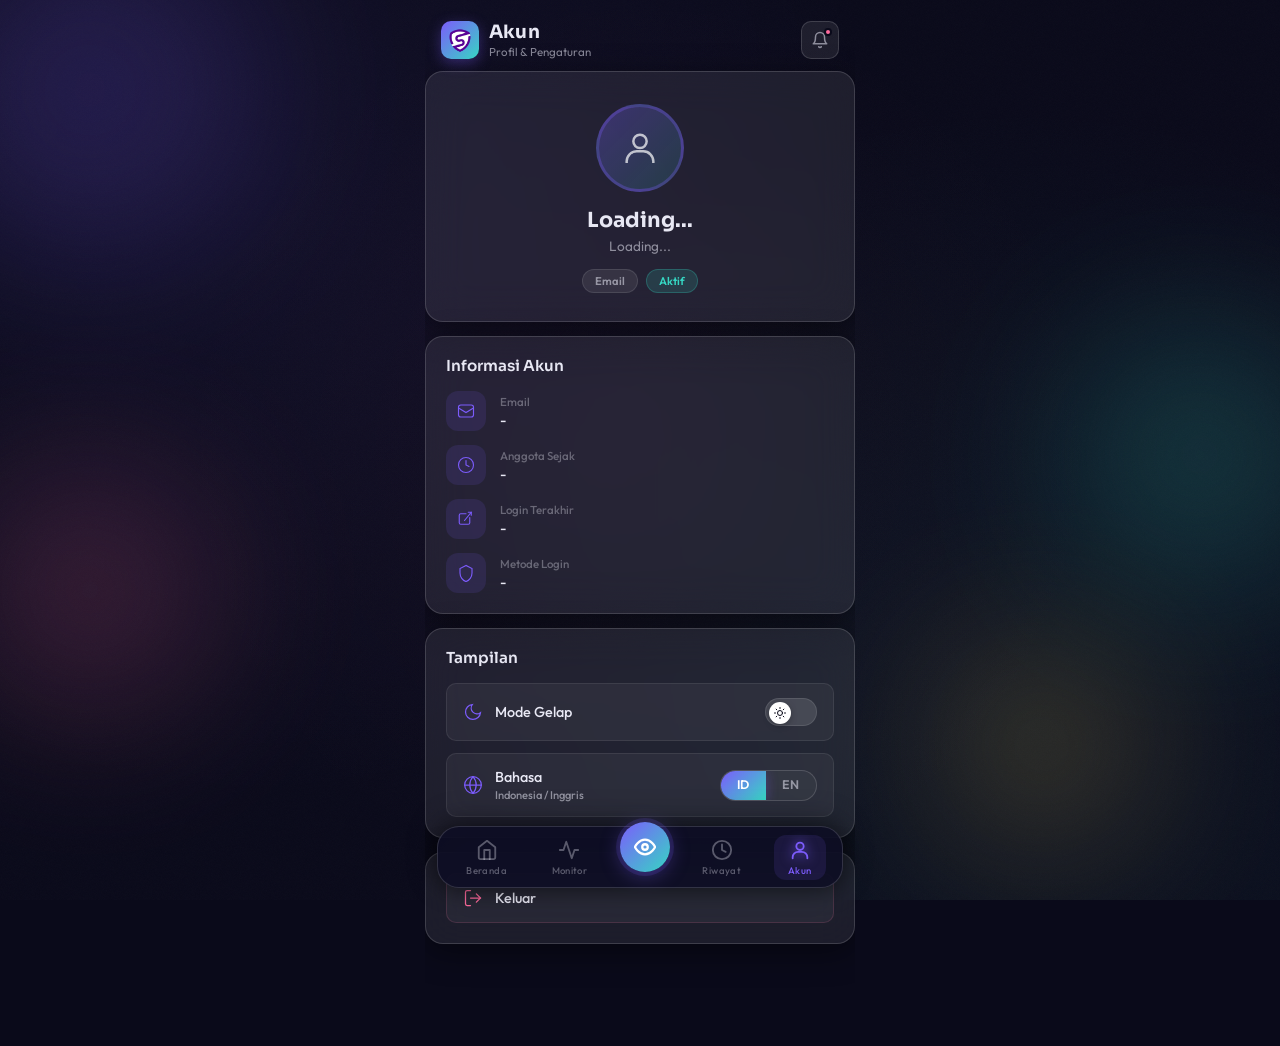
==== commit 9cf13c57: "by Gengs" ====
--- a/account.html
+++ b/account.html
@@ -113,8 +113,12 @@
     <h3 class="account-section-title" data-i18n="acc.appearance">Appearance</h3>
     <div class="theme-toggle-row">
       <div class="theme-toggle-label">
-        <svg viewBox="0 0 24 24"><circle cx="12" cy="12" r="5"/><path d="M12 1v2M12 21v2M4.22 4.22l1.42 1.42M18.36 18.36l1.42 1.42M1 12h2M21 12h2M4.22 19.78l1.42-1.42M18.36 5.64l1.42-1.42"/></svg>
-        <span data-i18n="acc.light_mode">Light Mode</span>
+        <!-- Sun icon — visible in light mode -->
+        <svg class="theme-icon-light" viewBox="0 0 24 24"><circle cx="12" cy="12" r="5"/><path d="M12 1v2M12 21v2M4.22 4.22l1.42 1.42M18.36 18.36l1.42 1.42M1 12h2M21 12h2M4.22 19.78l1.42-1.42M18.36 5.64l1.42-1.42"/></svg>
+        <!-- Moon icon — visible in dark mode -->
+        <svg class="theme-icon-dark" viewBox="0 0 24 24"><path d="M21 12.79A9 9 0 1 1 11.21 3 7 7 0 0 0 21 12.79z"/></svg>
+        <span class="theme-label-light" data-i18n="acc.light_mode">Light Mode</span>
+        <span class="theme-label-dark" data-i18n="acc.dark_mode">Dark Mode</span>
       </div>
       <label class="theme-switch">
         <input type="checkbox" id="themeToggle" />
@@ -148,6 +152,18 @@
     .lang-seg-btn{appearance:none;border:0;background:transparent;color:var(--text-dim);font:600 0.78rem/1 'Outfit',sans-serif;padding:8px 16px;cursor:pointer;letter-spacing:0.04em;transition:all .2s ease;}
     .lang-seg-btn:hover{color:var(--text);}
     .lang-seg-btn.active{background:linear-gradient(135deg,var(--accent),var(--accent2));color:#fff;box-shadow:0 2px 12px rgba(124,92,252,0.35);}
+
+    /* Theme label icon + text: dark mode (default) shows moon + "Dark Mode" */
+    .theme-icon-light { display:none; }
+    .theme-icon-dark  { display:block; }
+    .theme-label-light{ display:none; }
+    .theme-label-dark { display:inline; }
+
+    /* Light mode shows sun + "Light Mode" */
+    [data-theme="light"] .theme-icon-light { display:block; }
+    [data-theme="light"] .theme-icon-dark  { display:none; }
+    [data-theme="light"] .theme-label-light{ display:inline; }
+    [data-theme="light"] .theme-label-dark { display:none; }
   </style>
 
   <!-- Actions -->
